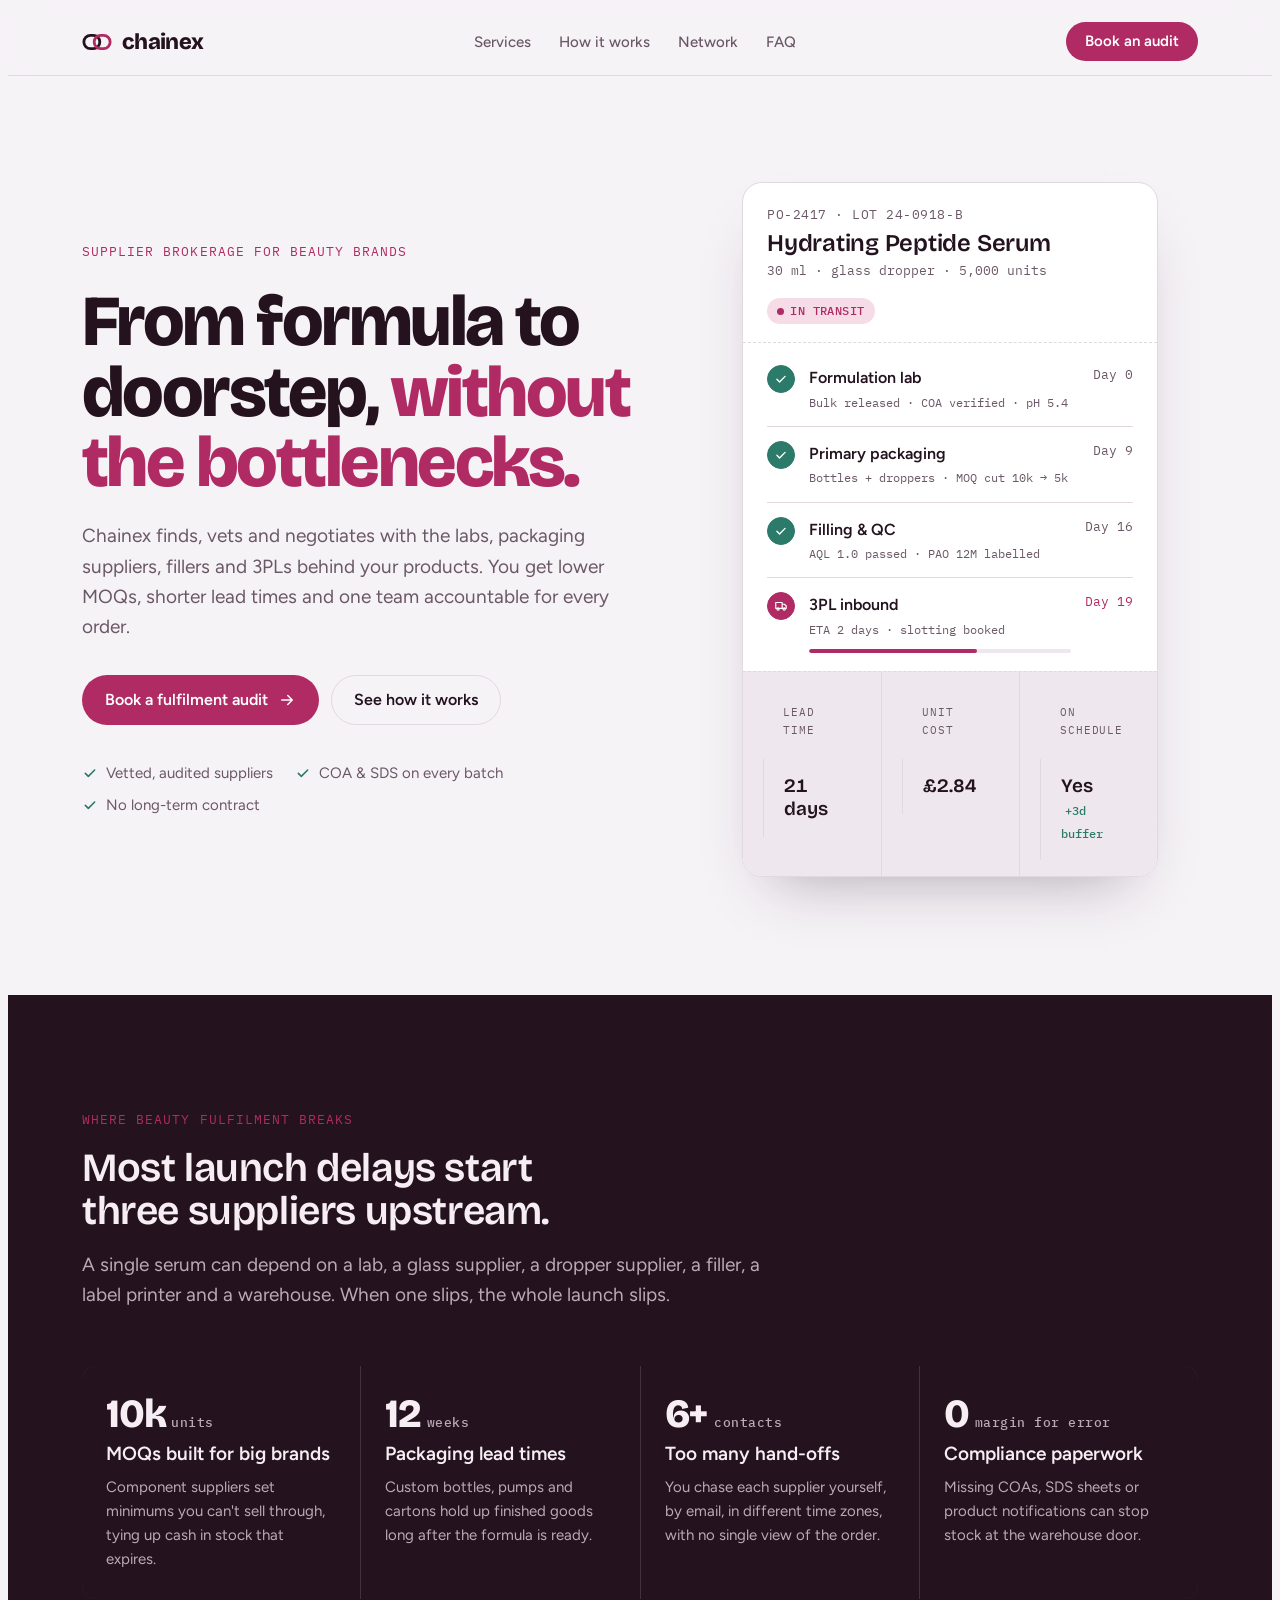
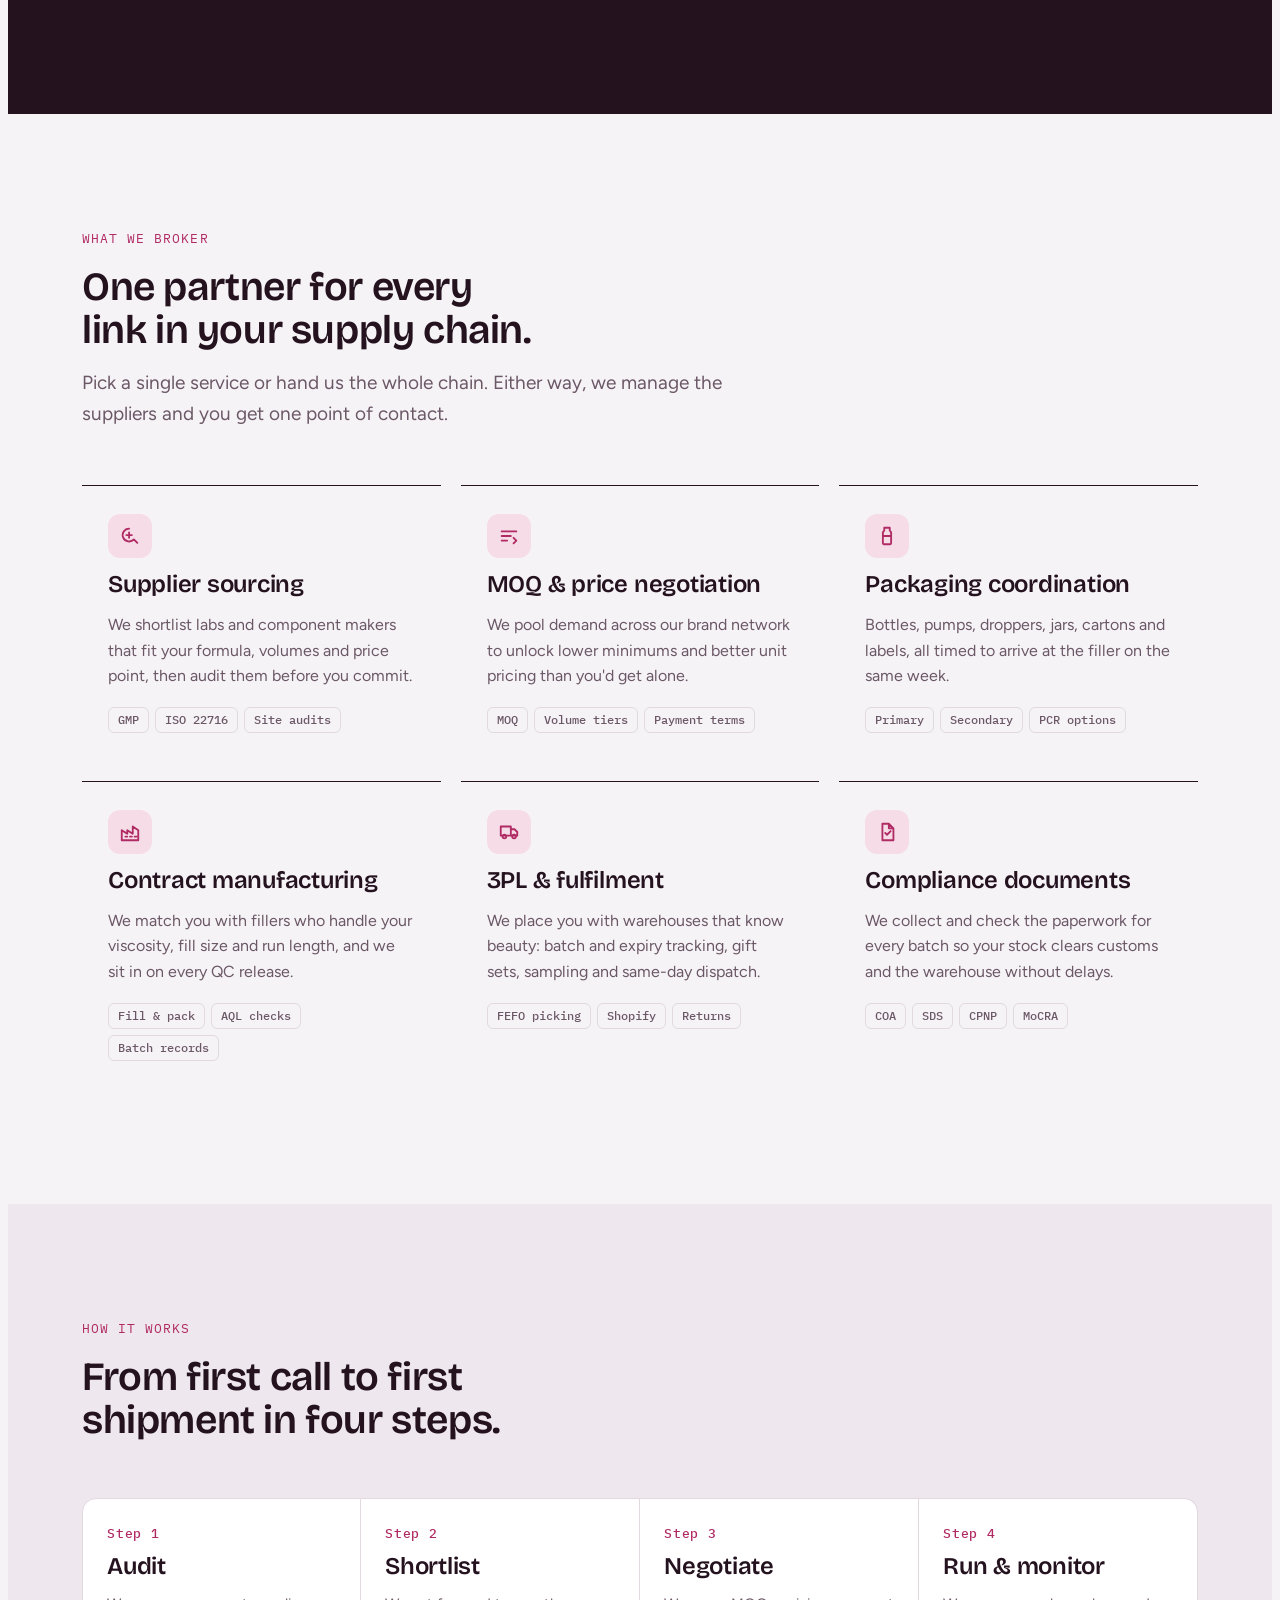
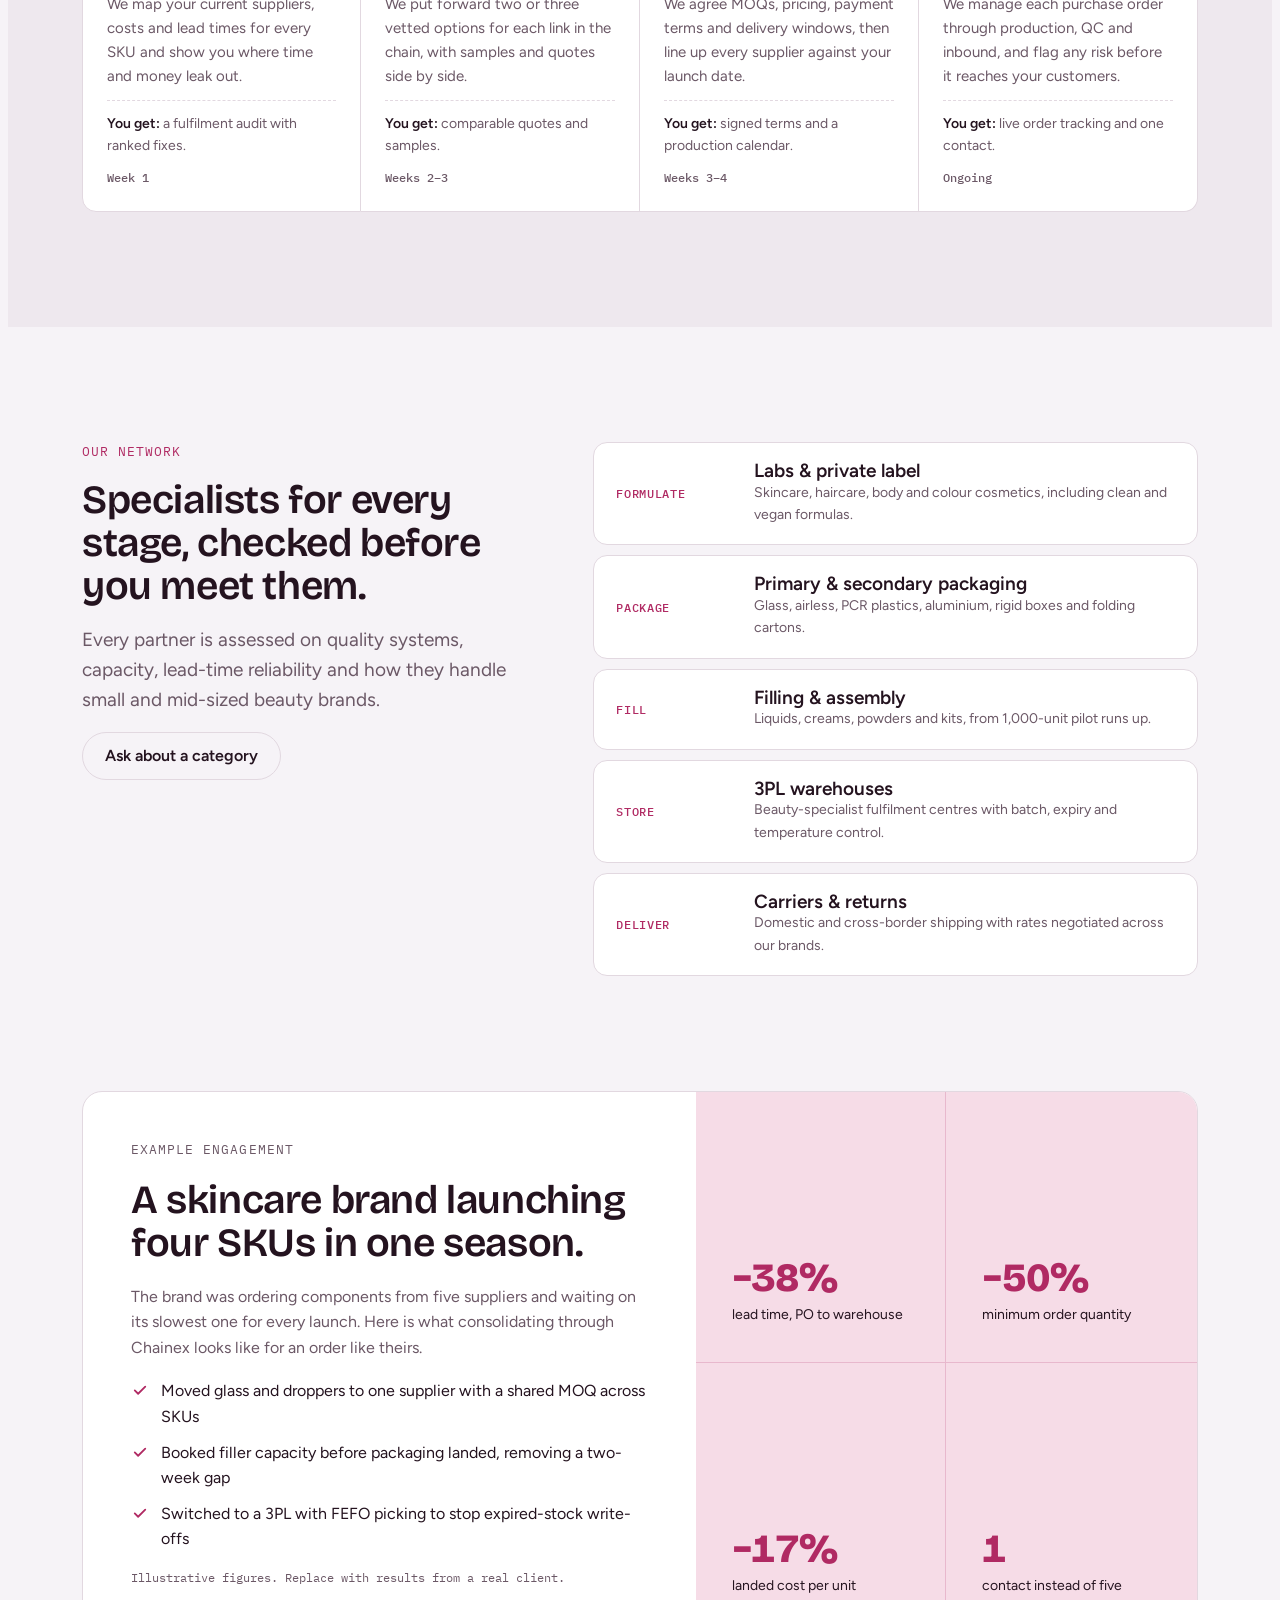
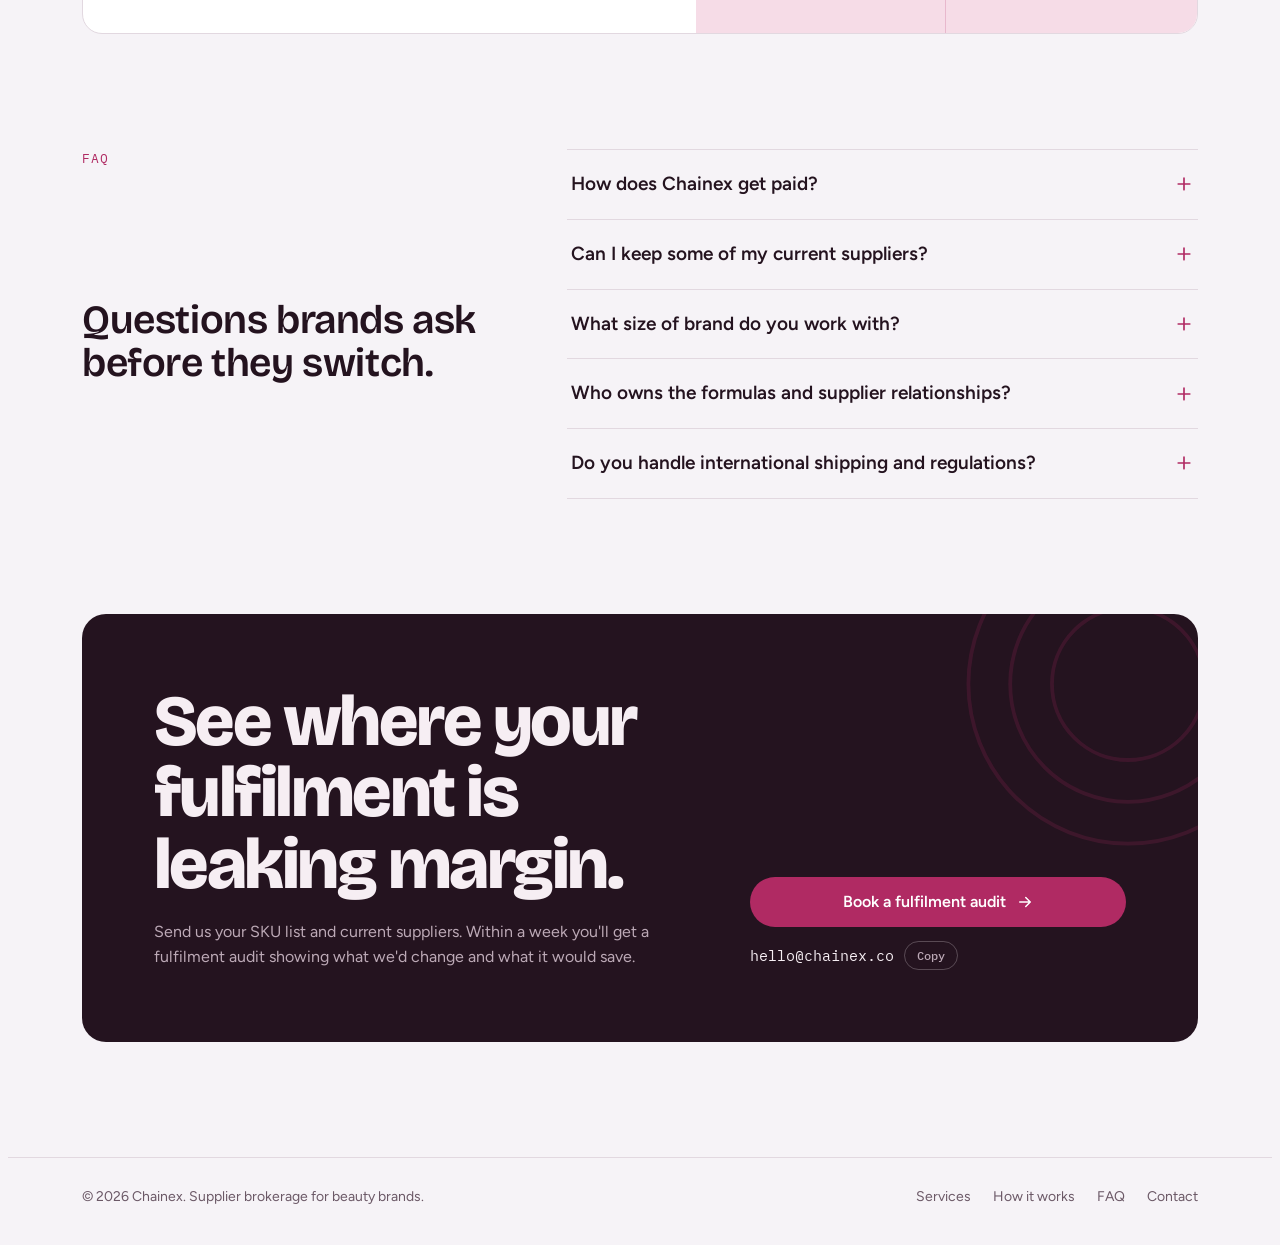
==== index.html @ 3ec285bc "Add Chainex landing page Single-file landing page for a supplier brokerage serving ecommerce beauty " ====
<!doctype html>
<html lang="en">
<head>
<meta charset="utf-8">
<meta name="viewport" content="width=device-width, initial-scale=1, viewport-fit=cover">
<title>Chainex</title>
<meta name="claude:viewport-fit-sides" content="cover">
<meta name="description" content="Chainex brokers suppliers, packaging, manufacturing and 3PL partners for ecommerce beauty brands, so launches ship on time and fulfilment costs less.">
<link rel="preconnect" href="https://fonts.googleapis.com">
<link rel="preconnect" href="https://fonts.gstatic.com" crossorigin>
<link rel="stylesheet" href="https://fonts.googleapis.com/css2?family=Bricolage+Grotesque:opsz,wght@12..96,400;12..96,600;12..96,800&family=Figtree:wght@400;500;600&family=IBM+Plex+Mono:wght@400;500&display=swap">
<style>
/* Layout: "the manifest" — the page reads like one order moving through the chain; asymmetric hero, ticket-style data, quiet bands between. */
:root {
  --bg: #F6F3F7;        /* porcelain, lilac bias */
  --surface: #FFFFFF;
  --sunk: #EEE8EE;
  --ink: #24131F;       /* aubergine */
  --muted: #6B5866;
  --line: #E2D8E0;
  --accent: #B02A63;    /* lacquer */
  --accent-soft: #F6DCE7;
  --on-accent: #FFFFFF;
  --ok: #2C7A69;
  --ok-soft: #DCEFEA;
  --band: #24131F;
  --on-band: #F6EEF3;
  --band-muted: #BCA9B6;

  --f-display: "Bricolage Grotesque", "Avenir Next", "Segoe UI", system-ui, sans-serif;
  --f-body: "Figtree", "Helvetica Neue", Arial, system-ui, sans-serif;
  --f-mono: "IBM Plex Mono", ui-monospace, "SF Mono", Menlo, Consolas, monospace;

  --step--1: 0.8125rem;
  --step-0: 1rem;
  --step-1: 1.1875rem;
  --step-2: 1.5rem;
  --step-3: clamp(1.75rem, 1.3rem + 1.6vw, 2.5rem);
  --step-4: clamp(2.5rem, 1.6rem + 3.6vw, 4.5rem);

  --radius: 14px;
  --wrap: 1180px;
}
@media (prefers-color-scheme: dark) {
  :root:not([data-theme="light"]) {
    --bg: #140B12; --surface: #1E131B; --sunk: #191017; --ink: #F4ECF1; --muted: #B4A1AE;
    --line: #382833; --accent: #F0699F; --accent-soft: #3D1A2B; --on-accent: #1A0A13;
    --ok: #6FCBB5; --ok-soft: #173029; --band: #2A1824; --on-band: #F6EEF3; --band-muted: #BCA9B6;
    color-scheme: dark;
  }
}
:root[data-theme="dark"] {
  --bg: #140B12; --surface: #1E131B; --sunk: #191017; --ink: #F4ECF1; --muted: #B4A1AE;
  --line: #382833; --accent: #F0699F; --accent-soft: #3D1A2B; --on-accent: #1A0A13;
  --ok: #6FCBB5; --ok-soft: #173029; --band: #2A1824; --on-band: #F6EEF3; --band-muted: #BCA9B6;
  color-scheme: dark;
}

*, *::before, *::after { box-sizing: border-box; }
html { scroll-behavior: smooth; }
body {
  background: var(--bg);
  color: var(--ink);
  font-family: var(--f-body);
  font-size: var(--step-0);
  line-height: 1.6;
  -webkit-font-smoothing: antialiased;
}
h1, h2, h3 { font-family: var(--f-display); line-height: 1.08; margin: 0; text-wrap: balance; font-weight: 600; letter-spacing: -0.01em; }
p { margin: 0; }
a { color: inherit; }
:focus-visible { outline: 2px solid var(--accent); outline-offset: 3px; border-radius: 6px; }

.wrap {
  max-width: var(--wrap);
  margin-inline: auto;
  padding-left: max(16px, env(safe-area-inset-left, 0px));
  padding-right: max(16px, env(safe-area-inset-right, 0px));
}
@media (min-width: 720px) {
  .wrap { padding-left: max(32px, env(safe-area-inset-left, 0px)); padding-right: max(32px, env(safe-area-inset-right, 0px)); }
}
section { padding-block: clamp(64px, 9vw, 120px); }
.eyebrow {
  font-family: var(--f-mono);
  font-size: var(--step--1);
  letter-spacing: 0.08em;
  text-transform: uppercase;
  color: var(--accent);
}
.lede { font-size: var(--step-1); color: var(--muted); max-width: 58ch; }
.section-head { display: grid; gap: 16px; max-width: 760px; margin-bottom: clamp(36px, 5vw, 56px); }
.section-head h2 { font-size: var(--step-3); }

/* Buttons */
.btn {
  display: inline-flex; align-items: center; gap: 10px;
  font: 600 var(--step-0)/1 var(--f-body);
  padding: 15px 22px; border-radius: 999px; border: 1px solid transparent;
  text-decoration: none; cursor: pointer;
  transition: background-color .2s ease, color .2s ease, border-color .2s ease, transform .2s ease;
}
.btn svg { width: 18px; height: 18px; transition: transform .2s ease; }
.btn-primary { background: var(--accent); color: var(--on-accent); }
.btn-primary:hover { transform: translateY(-1px); }
.btn-primary:hover svg { transform: translateX(3px); }
.btn-ghost { border-color: var(--line); color: var(--ink); background: transparent; }
.btn-ghost:hover { border-color: var(--ink); }

/* Nav */
.nav {
  position: sticky; top: env(safe-area-inset-top, 0px); z-index: 10;
  background: color-mix(in srgb, var(--bg) 86%, transparent);
  backdrop-filter: blur(12px); -webkit-backdrop-filter: blur(12px);
  border-bottom: 1px solid var(--line);
}
.nav .wrap { display: flex; align-items: center; justify-content: space-between; gap: 24px; padding-block: 14px; }
.brand { display: inline-flex; align-items: center; gap: 10px; text-decoration: none; font: 800 1.375rem/1 var(--f-display); letter-spacing: -0.03em; }
.brand-mark { width: 30px; height: 30px; }
.nav-links { display: none; gap: 28px; font-weight: 500; font-size: 0.9375rem; }
.nav-links a { text-decoration: none; color: var(--muted); transition: color .2s; }
.nav-links a:hover { color: var(--ink); }
.nav .btn { padding: 11px 18px; font-size: 0.9375rem; }
@media (min-width: 900px) { .nav-links { display: flex; } }

/* Hero */
.hero { padding-block: clamp(48px, 7vw, 96px) clamp(56px, 8vw, 104px); }
.hero .wrap { display: grid; gap: clamp(40px, 6vw, 72px); align-items: center; }
@media (min-width: 980px) { .hero .wrap { grid-template-columns: 1.05fr 0.95fr; } }
.hero-copy { display: grid; gap: 24px; min-width: 0; }
.hero h1 { font-size: var(--step-4); font-weight: 800; letter-spacing: -0.035em; line-height: 0.98; }
.hero h1 em { font-style: normal; color: var(--accent); }
.hero-ctas { display: flex; flex-wrap: wrap; gap: 12px; padding-top: 8px; }
.hero-proof { display: flex; flex-wrap: wrap; gap: 8px 22px; padding-top: 12px; color: var(--muted); font-size: 0.9375rem; }
.hero-proof span { display: inline-flex; align-items: center; gap: 8px; }
.hero-proof svg { width: 16px; height: 16px; color: var(--ok); flex: none; }

/* Manifest ticket */
.manifest {
  background: var(--surface); border: 1px solid var(--line); border-radius: 20px;
  box-shadow: 0 30px 60px -30px color-mix(in srgb, var(--ink) 35%, transparent);
  min-width: 0; position: relative; overflow: hidden;
}
.manifest-head {
  display: flex; justify-content: space-between; align-items: flex-start; gap: 16px; flex-wrap: wrap;
  padding: 22px 24px 18px; border-bottom: 1px dashed var(--line);
}
.manifest-head .po { font-family: var(--f-mono); font-size: var(--step--1); color: var(--muted); letter-spacing: 0.04em; }
.manifest-head h3 { font-size: var(--step-2); margin-top: 6px; }
.manifest-head .sku { font-family: var(--f-mono); font-size: var(--step--1); color: var(--muted); margin-top: 4px; }
.pill {
  display: inline-flex; align-items: center; gap: 6px; white-space: nowrap;
  font: 500 0.75rem/1 var(--f-mono); letter-spacing: 0.04em; text-transform: uppercase;
  padding: 7px 10px; border-radius: 999px;
}
.pill-ok { background: var(--ok-soft); color: var(--ok); }
.pill-live { background: var(--accent-soft); color: var(--accent); }
.pill-live::before { content: ""; width: 7px; height: 7px; border-radius: 50%; background: currentColor; animation: pulse 1.8s ease-in-out infinite; }
.steps { list-style: none; margin: 0; padding: 8px 24px 4px; position: relative; }
.step { display: grid; grid-template-columns: 28px 1fr auto; gap: 14px; align-items: start; padding-block: 14px; position: relative; }
.step + .step { border-top: 1px solid var(--line); }
.dot {
  width: 28px; height: 28px; border-radius: 50%; display: grid; place-items: center;
  background: var(--sunk); color: var(--muted); border: 1px solid var(--line);
}
.dot svg { width: 14px; height: 14px; }
.step.done .dot { background: var(--ok); color: var(--surface); border-color: var(--ok); }
.step.now .dot { background: var(--accent); color: var(--on-accent); border-color: var(--accent); }
.step-body { min-width: 0; }
.step-title { font-weight: 600; }
.step-meta { font-family: var(--f-mono); font-size: 0.75rem; color: var(--muted); margin-top: 2px; overflow-wrap: anywhere; }
.step-time { font-family: var(--f-mono); font-size: 0.8125rem; color: var(--muted); font-variant-numeric: tabular-nums; text-align: right; white-space: nowrap; }
.step.now .step-time { color: var(--accent); }
.bar { height: 4px; background: var(--sunk); border-radius: 4px; margin-top: 10px; overflow: hidden; }
.bar i { display: block; height: 100%; width: 64%; background: var(--accent); border-radius: inherit; transform-origin: left; animation: fill 1.6s cubic-bezier(.2,.7,.2,1) both .3s; }
.manifest-foot {
  display: grid; grid-template-columns: repeat(3, minmax(0, 1fr)); border-top: 1px dashed var(--line); background: var(--sunk);
}
.manifest-foot div { padding: 16px 20px; }
.manifest-foot div + div { border-left: 1px solid var(--line); }
.mf-label { font-family: var(--f-mono); font-size: 0.6875rem; letter-spacing: 0.08em; text-transform: uppercase; color: var(--muted); }
.mf-value { font: 600 var(--step-1)/1.2 var(--f-display); margin-top: 4px; font-variant-numeric: tabular-nums; }
.mf-value small { font: 500 0.75rem var(--f-mono); color: var(--ok); margin-left: 4px; }
.example-tag { position: absolute; top: 12px; right: -34px; transform: rotate(35deg); background: var(--ink); color: var(--bg); font: 500 0.625rem/1 var(--f-mono); letter-spacing: 0.1em; text-transform: uppercase; padding: 5px 40px; display: none; }

/* Problem band */
.band { background: var(--band); color: var(--on-band); }
.band .eyebrow { color: var(--accent); }
.band .lede { color: var(--band-muted); }
.pain-grid { display: grid; gap: 1px; background: color-mix(in srgb, var(--on-band) 14%, transparent); border-radius: var(--radius); overflow: hidden; }
@media (min-width: 720px) { .pain-grid { grid-template-columns: repeat(2, minmax(0, 1fr)); } }
@media (min-width: 1040px) { .pain-grid { grid-template-columns: repeat(4, minmax(0, 1fr)); } }
.pain { background: var(--band); padding: 28px 24px; display: grid; gap: 10px; align-content: start; }
.pain .figure { font: 800 var(--step-3)/1 var(--f-display); letter-spacing: -0.03em; color: var(--on-band); }
.pain .figure span { font: 500 0.8125rem var(--f-mono); color: var(--band-muted); letter-spacing: 0.04em; margin-left: 6px; }
.pain h3 { font-size: var(--step-1); font-family: var(--f-body); font-weight: 600; letter-spacing: 0; }
.pain p { color: var(--band-muted); font-size: 0.9375rem; }

/* Services */
.services { display: grid; gap: 20px; }
@media (min-width: 720px) { .services { grid-template-columns: repeat(2, minmax(0, 1fr)); } }
@media (min-width: 1040px) { .services { grid-template-columns: repeat(3, minmax(0, 1fr)); } }
.service {
  display: grid; gap: 14px; align-content: start; padding: 28px 26px;
  border-top: 1px solid var(--ink); transition: background-color .25s ease;
}
.service:hover { background: var(--surface); }
.service-icon { width: 44px; height: 44px; border-radius: 12px; background: var(--accent-soft); color: var(--accent); display: grid; place-items: center; }
.service-icon svg { width: 22px; height: 22px; }
.service h3 { font-size: var(--step-2); }
.service p { color: var(--muted); }
.service .terms { display: flex; flex-wrap: wrap; gap: 6px; padding-top: 4px; }
.service .terms span { font: 500 0.75rem/1 var(--f-mono); padding: 6px 9px; border: 1px solid var(--line); border-radius: 6px; color: var(--muted); }

/* Process */
.process { background: var(--sunk); }
.timeline { list-style: none; margin: 0; padding: 0; display: grid; gap: 16px; counter-reset: step; }
@media (min-width: 900px) { .timeline { grid-template-columns: repeat(4, minmax(0, 1fr)); gap: 0; } }
.timeline li { position: relative; display: grid; gap: 12px; align-content: start; padding: 26px 24px; background: var(--surface); border: 1px solid var(--line); border-radius: var(--radius); }
@media (min-width: 900px) {
  .timeline li { border-radius: 0; border-left-width: 0; }
  .timeline li:first-child { border-left-width: 1px; border-radius: var(--radius) 0 0 var(--radius); }
  .timeline li:last-child { border-radius: 0 var(--radius) var(--radius) 0; }
}
.timeline .num { font: 500 var(--step--1) var(--f-mono); color: var(--accent); letter-spacing: 0.06em; }
.timeline .wk { font: 500 0.75rem var(--f-mono); color: var(--muted); }
.timeline h3 { font-size: var(--step-2); }
.timeline p { color: var(--muted); font-size: 0.9375rem; }
.timeline .out { font-size: 0.875rem; padding-top: 12px; border-top: 1px dashed var(--line); }
.timeline .out b { font-weight: 600; color: var(--ink); }

/* Network */
.network { display: grid; gap: clamp(32px, 5vw, 64px); align-items: start; }
@media (min-width: 980px) { .network { grid-template-columns: 0.85fr 1.15fr; } }
.network .section-head { margin-bottom: 0; }
.chain { display: grid; gap: 10px; min-width: 0; }
.link {
  display: grid; grid-template-columns: 120px 1fr; gap: 18px; align-items: center;
  padding: 18px 22px; background: var(--surface); border: 1px solid var(--line); border-radius: var(--radius);
}
.link .tier { font: 500 0.75rem var(--f-mono); color: var(--accent); letter-spacing: 0.06em; text-transform: uppercase; }
.link h3 { font-size: var(--step-1); font-family: var(--f-body); font-weight: 600; letter-spacing: 0; }
.link p { color: var(--muted); font-size: 0.875rem; }
.link > div { min-width: 0; }
@media (max-width: 520px) { .link { grid-template-columns: 1fr; gap: 6px; } }

/* Case */
.case { display: grid; gap: 0; border: 1px solid var(--line); border-radius: 20px; overflow: hidden; background: var(--surface); }
@media (min-width: 900px) { .case { grid-template-columns: 1.1fr 0.9fr; } }
.case-copy { padding: clamp(28px, 4vw, 48px); display: grid; gap: 18px; align-content: start; min-width: 0; }
.case-copy h2 { font-size: var(--step-3); }
.case-copy p { color: var(--muted); }
.case-copy ul { margin: 0; padding: 0; list-style: none; display: grid; gap: 10px; }
.case-copy li { display: grid; grid-template-columns: 20px 1fr; gap: 10px; }
.case-copy li svg { width: 18px; height: 18px; color: var(--accent); margin-top: 3px; }
.case-stats { background: var(--accent-soft); display: grid; grid-template-columns: repeat(2, minmax(0, 1fr)); }
.case-stat { padding: clamp(22px, 3vw, 36px); display: grid; gap: 6px; align-content: end; border-top: 1px solid color-mix(in srgb, var(--accent) 20%, transparent); }
.case-stat:nth-child(odd) { border-right: 1px solid color-mix(in srgb, var(--accent) 20%, transparent); }
.case-stat:nth-child(-n+2) { border-top: 0; }
.case-stat .v { font: 800 var(--step-3)/1 var(--f-display); letter-spacing: -0.03em; color: var(--accent); font-variant-numeric: tabular-nums; }
.case-stat .k { font-size: 0.875rem; color: var(--ink); }
.disclaimer { font: 400 0.75rem var(--f-mono); color: var(--muted); }

/* FAQ */
.faq { display: grid; gap: clamp(32px, 5vw, 64px); }
@media (min-width: 980px) { .faq { grid-template-columns: 0.8fr 1.2fr; } }
.faq .section-head { margin-bottom: 0; }
.qa { border-top: 1px solid var(--line); }
.qa:last-child { border-bottom: 1px solid var(--line); }
.qa summary {
  list-style: none; cursor: pointer; display: flex; justify-content: space-between; gap: 20px; align-items: center;
  padding: 22px 4px; font: 600 var(--step-1)/1.3 var(--f-body);
}
.qa summary::-webkit-details-marker { display: none; }
.qa summary svg { width: 20px; height: 20px; flex: none; color: var(--accent); transition: transform .25s ease; }
.qa[open] summary svg { transform: rotate(45deg); }
.qa p { padding: 0 4px 24px; color: var(--muted); max-width: 64ch; }

/* CTA */
.cta { padding-block: 0 clamp(64px, 9vw, 120px); }
.cta-card {
  background: var(--band); color: var(--on-band); border-radius: 24px;
  padding: clamp(32px, 6vw, 72px); display: grid; gap: 32px; position: relative; overflow: hidden;
}
@media (min-width: 900px) { .cta-card { grid-template-columns: 1.2fr 0.8fr; align-items: end; } }
.cta-card h2 { font-size: var(--step-4); font-weight: 800; letter-spacing: -0.035em; line-height: 1; }
.cta-card p { color: var(--band-muted); max-width: 50ch; margin-top: 18px; }
.cta-side { display: grid; gap: 14px; min-width: 0; }
.cta-side .btn-primary { justify-content: center; }
.email-row { display: flex; align-items: center; gap: 10px; flex-wrap: wrap; font-family: var(--f-mono); font-size: 0.9375rem; color: var(--on-band); }
.email-row code { user-select: all; font-family: inherit; }
.copy { font: 500 0.75rem var(--f-mono); color: var(--band-muted); background: transparent; border: 1px solid color-mix(in srgb, var(--on-band) 25%, transparent); border-radius: 999px; padding: 6px 12px; cursor: pointer; transition: color .2s, border-color .2s; }
.copy:hover { color: var(--on-band); border-color: var(--on-band); }
.cta-rings { position: absolute; right: -120px; top: -120px; width: 380px; height: 380px; pointer-events: none; opacity: .18; color: var(--accent); }

footer { border-top: 1px solid var(--line); }
footer .wrap { display: flex; flex-wrap: wrap; justify-content: space-between; gap: 16px; padding-block: 28px; color: var(--muted); font-size: 0.875rem; }
footer nav { display: flex; gap: 22px; flex-wrap: wrap; }
footer a { text-decoration: none; }
footer a:hover { color: var(--ink); }

@keyframes fill { from { transform: scaleX(0); } to { transform: scaleX(1); } }
@keyframes pulse { 0%, 100% { opacity: 1; } 50% { opacity: .35; } }
@keyframes rise { from { transform: translateY(14px); } to { transform: none; } }
.manifest .step { animation: rise .6s cubic-bezier(.2,.7,.2,1) both; }
.manifest .step:nth-child(2) { animation-delay: .08s; }
.manifest .step:nth-child(3) { animation-delay: .16s; }
.manifest .step:nth-child(4) { animation-delay: .24s; }
@media (prefers-reduced-motion: reduce) {
  *, *::before, *::after { animation: none !important; transition: none !important; }
  html { scroll-behavior: auto; }
}
</style>
</head>
<body>

<svg width="0" height="0" style="position:absolute" aria-hidden="true">
  <symbol id="i-check" viewBox="0 0 24 24"><path fill="none" stroke="currentColor" stroke-width="2.4" stroke-linecap="round" stroke-linejoin="round" d="M5 12.5l4.5 4.5L19 7.5"/></symbol>
  <symbol id="i-arrow" viewBox="0 0 24 24"><path fill="none" stroke="currentColor" stroke-width="2" stroke-linecap="round" stroke-linejoin="round" d="M5 12h14M13 6l6 6-6 6"/></symbol>
  <symbol id="i-plus" viewBox="0 0 24 24"><path fill="none" stroke="currentColor" stroke-width="2" stroke-linecap="round" d="M12 5v14M5 12h14"/></symbol>
  <symbol id="i-truck" viewBox="0 0 24 24"><path fill="none" stroke="currentColor" stroke-width="2" stroke-linecap="round" stroke-linejoin="round" d="M3 6h11v10H3zM14 9h4l3 3v4h-7M7 19a2 2 0 100-4 2 2 0 000 4zM17.5 19a2 2 0 100-4 2 2 0 000 4z"/></symbol>
</svg>

<header class="nav">
  <div class="wrap">
    <a class="brand" href="#top" aria-label="Chainex home">
      <svg class="brand-mark" viewBox="0 0 32 32" aria-hidden="true">
        <rect x="2" y="9" width="17" height="14" rx="7" fill="none" stroke="var(--ink)" stroke-width="3"/>
        <rect x="13" y="9" width="17" height="14" rx="7" fill="none" stroke="var(--accent)" stroke-width="3"/>
      </svg>
      chainex
    </a>
    <nav class="nav-links" aria-label="Main">
      <a href="#services">Services</a>
      <a href="#process">How it works</a>
      <a href="#network">Network</a>
      <a href="#faq">FAQ</a>
    </nav>
    <a class="btn btn-primary" href="#contact">Book an audit</a>
  </div>
</header>

<main id="top">
  <section class="hero">
    <div class="wrap">
      <div class="hero-copy">
        <p class="eyebrow">Supplier brokerage for beauty brands</p>
        <h1>From formula to doorstep, <em>without the bottlenecks.</em></h1>
        <p class="lede">Chainex finds, vets and negotiates with the labs, packaging suppliers, fillers and 3PLs behind your products. You get lower MOQs, shorter lead times and one team accountable for every order.</p>
        <div class="hero-ctas">
          <a class="btn btn-primary" href="#contact">Book a fulfilment audit <svg aria-hidden="true"><use href="#i-arrow"/></svg></a>
          <a class="btn btn-ghost" href="#process">See how it works</a>
        </div>
        <div class="hero-proof">
          <span><svg aria-hidden="true"><use href="#i-check"/></svg>Vetted, audited suppliers</span>
          <span><svg aria-hidden="true"><use href="#i-check"/></svg>COA &amp; SDS on every batch</span>
          <span><svg aria-hidden="true"><use href="#i-check"/></svg>No long-term contract</span>
        </div>
      </div>

      <figure class="manifest" aria-label="Example order tracked by Chainex">
        <div class="manifest-head">
          <div>
            <div class="po">PO-2417 · LOT 24-0918-B</div>
            <h3>Hydrating Peptide Serum</h3>
            <div class="sku">30 ml · glass dropper · 5,000 units</div>
          </div>
          <span class="pill pill-live">In transit</span>
        </div>
        <ol class="steps">
          <li class="step done">
            <span class="dot"><svg aria-hidden="true"><use href="#i-check"/></svg></span>
            <div class="step-body">
              <div class="step-title">Formulation lab</div>
              <div class="step-meta">Bulk released · COA verified · pH 5.4</div>
            </div>
            <span class="step-time">Day 0</span>
          </li>
          <li class="step done">
            <span class="dot"><svg aria-hidden="true"><use href="#i-check"/></svg></span>
            <div class="step-body">
              <div class="step-title">Primary packaging</div>
              <div class="step-meta">Bottles + droppers · MOQ cut 10k → 5k</div>
            </div>
            <span class="step-time">Day 9</span>
          </li>
          <li class="step done">
            <span class="dot"><svg aria-hidden="true"><use href="#i-check"/></svg></span>
            <div class="step-body">
              <div class="step-title">Filling &amp; QC</div>
              <div class="step-meta">AQL 1.0 passed · PAO 12M labelled</div>
            </div>
            <span class="step-time">Day 16</span>
          </li>
          <li class="step now">
            <span class="dot"><svg aria-hidden="true"><use href="#i-truck"/></svg></span>
            <div class="step-body">
              <div class="step-title">3PL inbound</div>
              <div class="step-meta">ETA 2 days · slotting booked</div>
              <div class="bar" aria-hidden="true"><i></i></div>
            </div>
            <span class="step-time">Day 19</span>
          </li>
        </ol>
        <div class="manifest-foot">
          <div><div class="mf-label">Lead time</div><div class="mf-value">21 days</div></div>
          <div><div class="mf-label">Unit cost</div><div class="mf-value">£2.84</div></div>
          <div><div class="mf-label">On schedule</div><div class="mf-value">Yes <small>+3d buffer</small></div></div>
        </div>
      </figure>
    </div>
  </section>

  <section class="band" aria-labelledby="pain-title">
    <div class="wrap">
      <div class="section-head">
        <p class="eyebrow">Where beauty fulfilment breaks</p>
        <h2 id="pain-title">Most launch delays start three suppliers upstream.</h2>
        <p class="lede">A single serum can depend on a lab, a glass supplier, a dropper supplier, a filler, a label printer and a warehouse. When one slips, the whole launch slips.</p>
      </div>
      <div class="pain-grid">
        <div class="pain">
          <div class="figure">10k<span>units</span></div>
          <h3>MOQs built for big brands</h3>
          <p>Component suppliers set minimums you can't sell through, tying up cash in stock that expires.</p>
        </div>
        <div class="pain">
          <div class="figure">12<span>weeks</span></div>
          <h3>Packaging lead times</h3>
          <p>Custom bottles, pumps and cartons hold up finished goods long after the formula is ready.</p>
        </div>
        <div class="pain">
          <div class="figure">6+<span>contacts</span></div>
          <h3>Too many hand-offs</h3>
          <p>You chase each supplier yourself, by email, in different time zones, with no single view of the order.</p>
        </div>
        <div class="pain">
          <div class="figure">0<span>margin for error</span></div>
          <h3>Compliance paperwork</h3>
          <p>Missing COAs, SDS sheets or product notifications can stop stock at the warehouse door.</p>
        </div>
      </div>
    </div>
  </section>

  <section id="services" aria-labelledby="services-title">
    <div class="wrap">
      <div class="section-head">
        <p class="eyebrow">What we broker</p>
        <h2 id="services-title">One partner for every link in your supply chain.</h2>
        <p class="lede">Pick a single service or hand us the whole chain. Either way, we manage the suppliers and you get one point of contact.</p>
      </div>
      <div class="services">
        <article class="service">
          <div class="service-icon"><svg viewBox="0 0 24 24" aria-hidden="true"><path fill="none" stroke="currentColor" stroke-width="2" stroke-linecap="round" stroke-linejoin="round" d="M11 4a7 7 0 105.2 11.7L20 19.5M11 8v6M8 11h6"/></svg></div>
          <h3>Supplier sourcing</h3>
          <p>We shortlist labs and component makers that fit your formula, volumes and price point, then audit them before you commit.</p>
          <div class="terms"><span>GMP</span><span>ISO 22716</span><span>Site audits</span></div>
        </article>
        <article class="service">
          <div class="service-icon"><svg viewBox="0 0 24 24" aria-hidden="true"><path fill="none" stroke="currentColor" stroke-width="2" stroke-linecap="round" stroke-linejoin="round" d="M4 7h16M4 12h10M4 17h6M17 14l3 3-3 3"/></svg></div>
          <h3>MOQ &amp; price negotiation</h3>
          <p>We pool demand across our brand network to unlock lower minimums and better unit pricing than you'd get alone.</p>
          <div class="terms"><span>MOQ</span><span>Volume tiers</span><span>Payment terms</span></div>
        </article>
        <article class="service">
          <div class="service-icon"><svg viewBox="0 0 24 24" aria-hidden="true"><path fill="none" stroke="currentColor" stroke-width="2" stroke-linecap="round" stroke-linejoin="round" d="M9 3h6v3l1.5 2v12a1 1 0 01-1 1h-7a1 1 0 01-1-1V8L9 6zM7.5 12h9"/></svg></div>
          <h3>Packaging coordination</h3>
          <p>Bottles, pumps, droppers, jars, cartons and labels, all timed to arrive at the filler on the same week.</p>
          <div class="terms"><span>Primary</span><span>Secondary</span><span>PCR options</span></div>
        </article>
        <article class="service">
          <div class="service-icon"><svg viewBox="0 0 24 24" aria-hidden="true"><path fill="none" stroke="currentColor" stroke-width="2" stroke-linecap="round" stroke-linejoin="round" d="M3 21V10l6 4V10l6 4V6l6 4v11zM7 17h2M12 17h2M17 17h2"/></svg></div>
          <h3>Contract manufacturing</h3>
          <p>We match you with fillers who handle your viscosity, fill size and run length, and we sit in on every QC release.</p>
          <div class="terms"><span>Fill &amp; pack</span><span>AQL checks</span><span>Batch records</span></div>
        </article>
        <article class="service">
          <div class="service-icon"><svg viewBox="0 0 24 24" aria-hidden="true"><use href="#i-truck"/></svg></div>
          <h3>3PL &amp; fulfilment</h3>
          <p>We place you with warehouses that know beauty: batch and expiry tracking, gift sets, sampling and same-day dispatch.</p>
          <div class="terms"><span>FEFO picking</span><span>Shopify</span><span>Returns</span></div>
        </article>
        <article class="service">
          <div class="service-icon"><svg viewBox="0 0 24 24" aria-hidden="true"><path fill="none" stroke="currentColor" stroke-width="2" stroke-linecap="round" stroke-linejoin="round" d="M7 3h7l5 5v13H7zM14 3v5h5M10 13l2 2 4-4"/></svg></div>
          <h3>Compliance documents</h3>
          <p>We collect and check the paperwork for every batch so your stock clears customs and the warehouse without delays.</p>
          <div class="terms"><span>COA</span><span>SDS</span><span>CPNP</span><span>MoCRA</span></div>
        </article>
      </div>
    </div>
  </section>

  <section id="process" class="process" aria-labelledby="process-title">
    <div class="wrap">
      <div class="section-head">
        <p class="eyebrow">How it works</p>
        <h2 id="process-title">From first call to first shipment in four steps.</h2>
      </div>
      <ol class="timeline">
        <li>
          <span class="num">Step 1</span>
          <h3>Audit</h3>
          <p>We map your current suppliers, costs and lead times for every SKU and show you where time and money leak out.</p>
          <p class="out"><b>You get:</b> a fulfilment audit with ranked fixes.</p>
          <span class="wk">Week 1</span>
        </li>
        <li>
          <span class="num">Step 2</span>
          <h3>Shortlist</h3>
          <p>We put forward two or three vetted options for each link in the chain, with samples and quotes side by side.</p>
          <p class="out"><b>You get:</b> comparable quotes and samples.</p>
          <span class="wk">Weeks 2–3</span>
        </li>
        <li>
          <span class="num">Step 3</span>
          <h3>Negotiate</h3>
          <p>We agree MOQs, pricing, payment terms and delivery windows, then line up every supplier against your launch date.</p>
          <p class="out"><b>You get:</b> signed terms and a production calendar.</p>
          <span class="wk">Weeks 3–4</span>
        </li>
        <li>
          <span class="num">Step 4</span>
          <h3>Run &amp; monitor</h3>
          <p>We manage each purchase order through production, QC and inbound, and flag any risk before it reaches your customers.</p>
          <p class="out"><b>You get:</b> live order tracking and one contact.</p>
          <span class="wk">Ongoing</span>
        </li>
      </ol>
    </div>
  </section>

  <section id="network" aria-labelledby="network-title">
    <div class="wrap network">
      <div class="section-head">
        <p class="eyebrow">Our network</p>
        <h2 id="network-title">Specialists for every stage, checked before you meet them.</h2>
        <p class="lede">Every partner is assessed on quality systems, capacity, lead-time reliability and how they handle small and mid-sized beauty brands.</p>
        <div><a class="btn btn-ghost" href="#contact">Ask about a category</a></div>
      </div>
      <div class="chain">
        <div class="link"><span class="tier">Formulate</span><div><h3>Labs &amp; private label</h3><p>Skincare, haircare, body and colour cosmetics, including clean and vegan formulas.</p></div></div>
        <div class="link"><span class="tier">Package</span><div><h3>Primary &amp; secondary packaging</h3><p>Glass, airless, PCR plastics, aluminium, rigid boxes and folding cartons.</p></div></div>
        <div class="link"><span class="tier">Fill</span><div><h3>Filling &amp; assembly</h3><p>Liquids, creams, powders and kits, from 1,000-unit pilot runs up.</p></div></div>
        <div class="link"><span class="tier">Store</span><div><h3>3PL warehouses</h3><p>Beauty-specialist fulfilment centres with batch, expiry and temperature control.</p></div></div>
        <div class="link"><span class="tier">Deliver</span><div><h3>Carriers &amp; returns</h3><p>Domestic and cross-border shipping with rates negotiated across our brands.</p></div></div>
      </div>
    </div>
  </section>

  <section aria-labelledby="case-title" style="padding-top:0">
    <div class="wrap">
      <div class="case">
        <div class="case-copy">
          <p class="eyebrow">Example engagement</p>
          <h2 id="case-title">A skincare brand launching four SKUs in one season.</h2>
          <p>The brand was ordering components from five suppliers and waiting on its slowest one for every launch. Here is what consolidating through Chainex looks like for an order like theirs.</p>
          <ul>
            <li><svg aria-hidden="true"><use href="#i-check"/></svg><span>Moved glass and droppers to one supplier with a shared MOQ across SKUs</span></li>
            <li><svg aria-hidden="true"><use href="#i-check"/></svg><span>Booked filler capacity before packaging landed, removing a two-week gap</span></li>
            <li><svg aria-hidden="true"><use href="#i-check"/></svg><span>Switched to a 3PL with FEFO picking to stop expired-stock write-offs</span></li>
          </ul>
          <p class="disclaimer">Illustrative figures. Replace with results from a real client.</p>
        </div>
        <div class="case-stats">
          <div class="case-stat"><span class="v">−38%</span><span class="k">lead time, PO to warehouse</span></div>
          <div class="case-stat"><span class="v">−50%</span><span class="k">minimum order quantity</span></div>
          <div class="case-stat"><span class="v">−17%</span><span class="k">landed cost per unit</span></div>
          <div class="case-stat"><span class="v">1</span><span class="k">contact instead of five</span></div>
        </div>
      </div>
    </div>
  </section>

  <section id="faq" aria-labelledby="faq-title" style="padding-top:0">
    <div class="wrap faq">
      <div class="section-head">
        <p class="eyebrow">FAQ</p>
        <h2 id="faq-title">Questions brands ask before they switch.</h2>
      </div>
      <div>
        <details class="qa">
          <summary>How does Chainex get paid?<svg aria-hidden="true"><use href="#i-plus"/></svg></summary>
          <p>We charge a fixed fee for the audit, then a brokerage fee based on the orders we manage. You see every supplier quote, so you always know what you're paying for.</p>
        </details>
        <details class="qa">
          <summary>Can I keep some of my current suppliers?<svg aria-hidden="true"><use href="#i-plus"/></svg></summary>
          <p>Yes. If a supplier is working well, we keep them and coordinate them alongside the rest of the chain. We only replace links that cost you time or margin.</p>
        </details>
        <details class="qa">
          <summary>What size of brand do you work with?<svg aria-hidden="true"><use href="#i-plus"/></svg></summary>
          <p>Most of our brands sell between 2,000 and 100,000 units a month online. Pooled ordering is what lets smaller brands reach the minimums usually reserved for larger ones.</p>
        </details>
        <details class="qa">
          <summary>Who owns the formulas and supplier relationships?<svg aria-hidden="true"><use href="#i-plus"/></svg></summary>
          <p>You do. Formulas, artwork and tooling stay yours, and you can contract with any supplier directly if you ever leave.</p>
        </details>
        <details class="qa">
          <summary>Do you handle international shipping and regulations?<svg aria-hidden="true"><use href="#i-plus"/></svg></summary>
          <p>Yes. We collect the documents each market needs, including COAs, SDS sheets and product notifications, and work with carriers that ship cosmetics cross-border.</p>
        </details>
      </div>
    </div>
  </section>

  <section id="contact" class="cta" aria-labelledby="cta-title">
    <div class="wrap">
      <div class="cta-card">
        <svg class="cta-rings" viewBox="0 0 200 200" aria-hidden="true"><g fill="none" stroke="currentColor" stroke-width="2"><circle cx="100" cy="100" r="40"/><circle cx="100" cy="100" r="62"/><circle cx="100" cy="100" r="84"/></g></svg>
        <div>
          <h2 id="cta-title">See where your fulfilment is leaking margin.</h2>
          <p>Send us your SKU list and current suppliers. Within a week you'll get a fulfilment audit showing what we'd change and what it would save.</p>
        </div>
        <div class="cta-side">
          <a class="btn btn-primary" href="mailto:hello@chainex.co?subject=Fulfilment%20audit">Book a fulfilment audit <svg aria-hidden="true"><use href="#i-arrow"/></svg></a>
          <div class="email-row">
            <code id="email">hello@chainex.co</code>
            <button class="copy" type="button" id="copy-email">Copy</button>
          </div>
        </div>
      </div>
    </div>
  </section>
</main>

<footer>
  <div class="wrap">
    <span>© 2026 Chainex. Supplier brokerage for beauty brands.</span>
    <nav aria-label="Footer">
      <a href="#services">Services</a>
      <a href="#process">How it works</a>
      <a href="#faq">FAQ</a>
      <a href="#contact">Contact</a>
    </nav>
  </div>
</footer>

<script>
  (function () {
    var btn = document.getElementById('copy-email');
    var email = document.getElementById('email');
    btn.addEventListener('click', function () {
      var done = function () { btn.textContent = 'Copied'; setTimeout(function () { btn.textContent = 'Copy'; }, 1600); };
      var fallback = function () {
        var r = document.createRange(); r.selectNodeContents(email);
        var s = window.getSelection(); s.removeAllRanges(); s.addRange(r);
        btn.textContent = 'Selected';
      };
      try {
        navigator.clipboard.writeText(email.textContent).then(done, fallback);
      } catch (e) { fallback(); }
    });
  })();
</script>
</body>
</html>
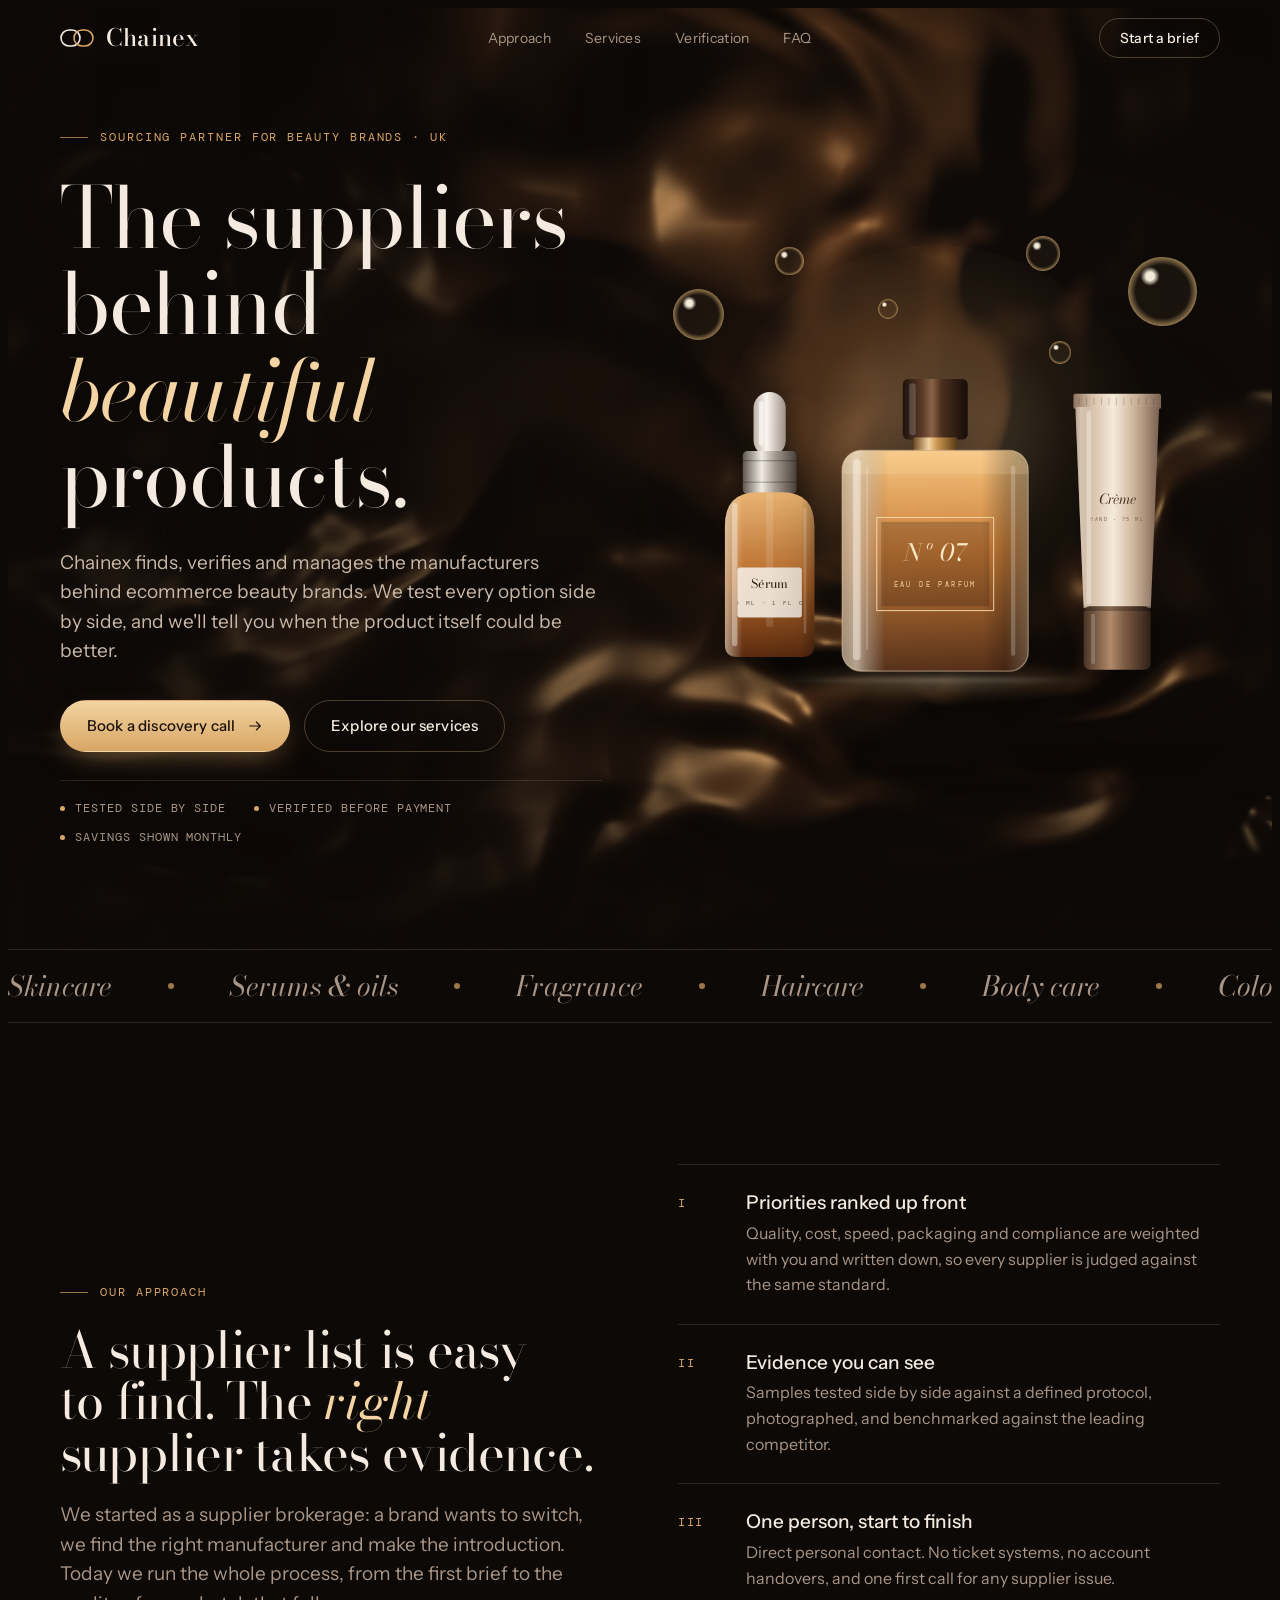
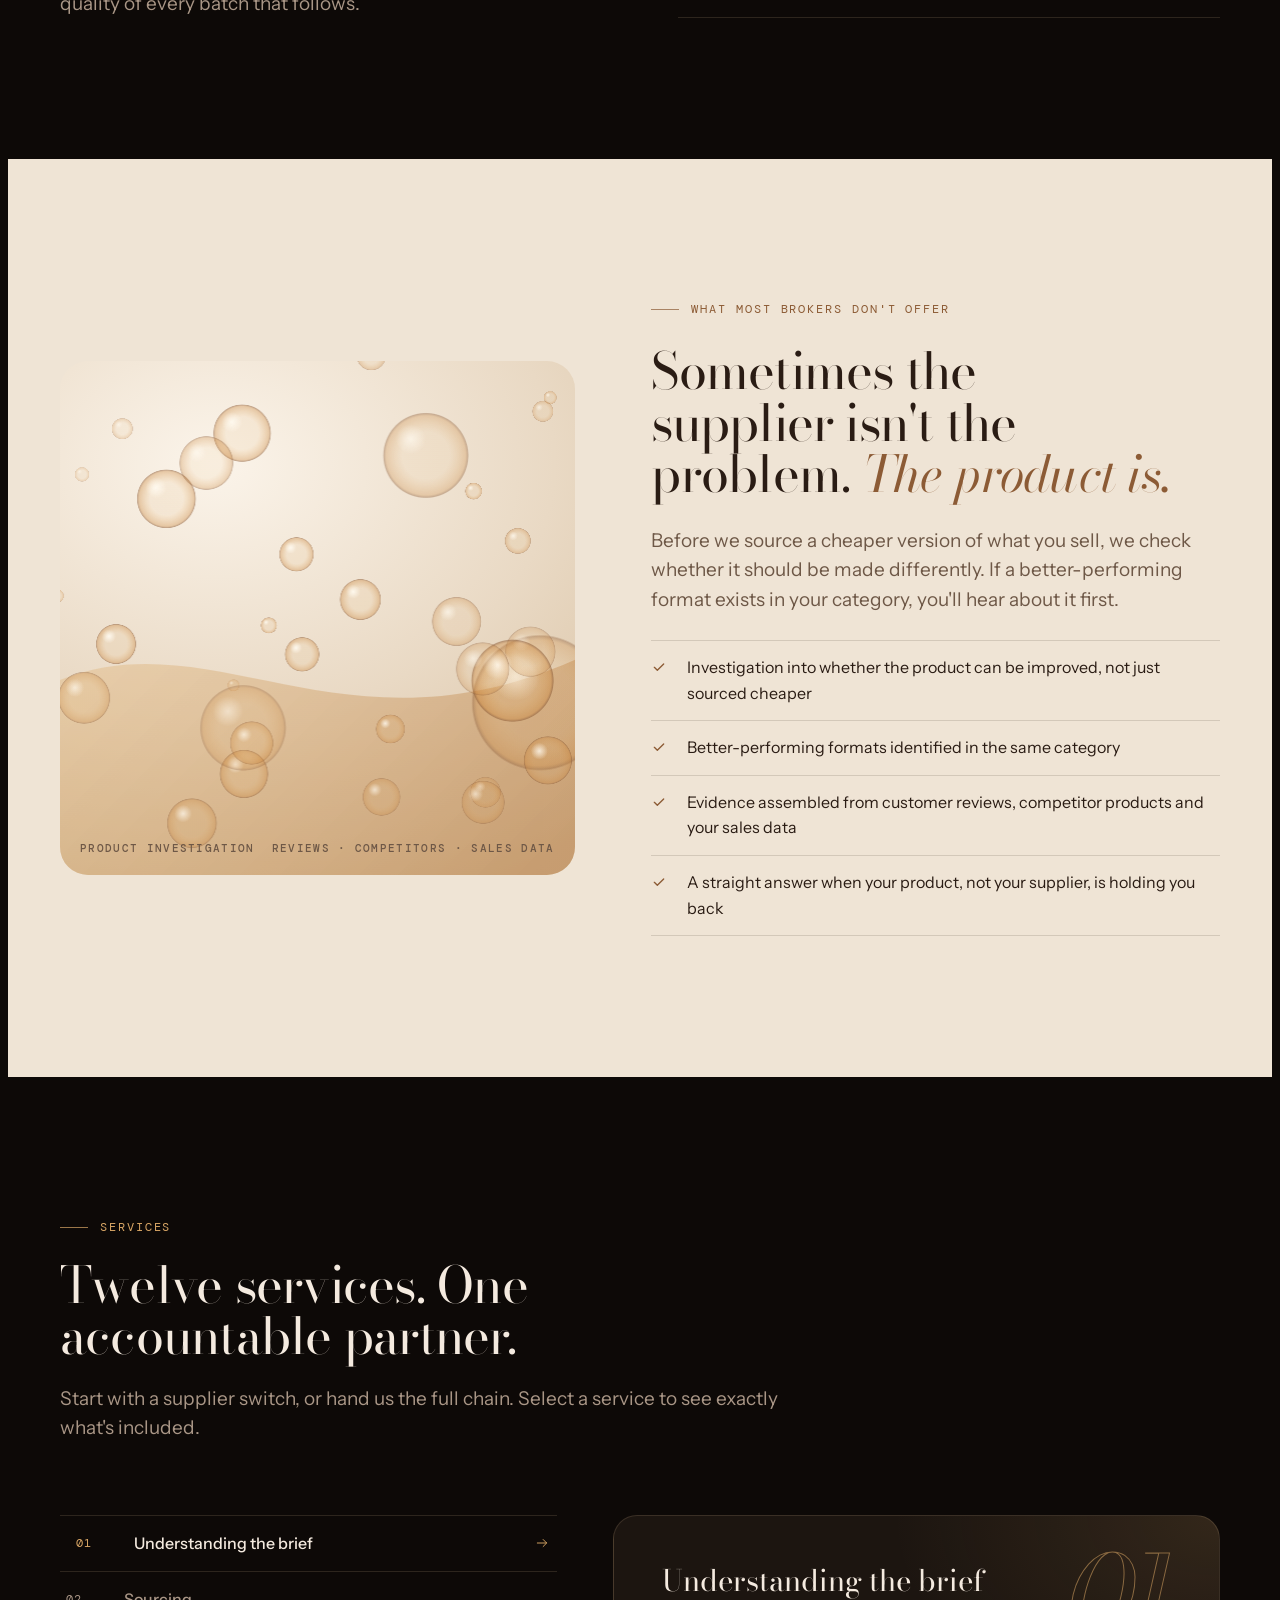
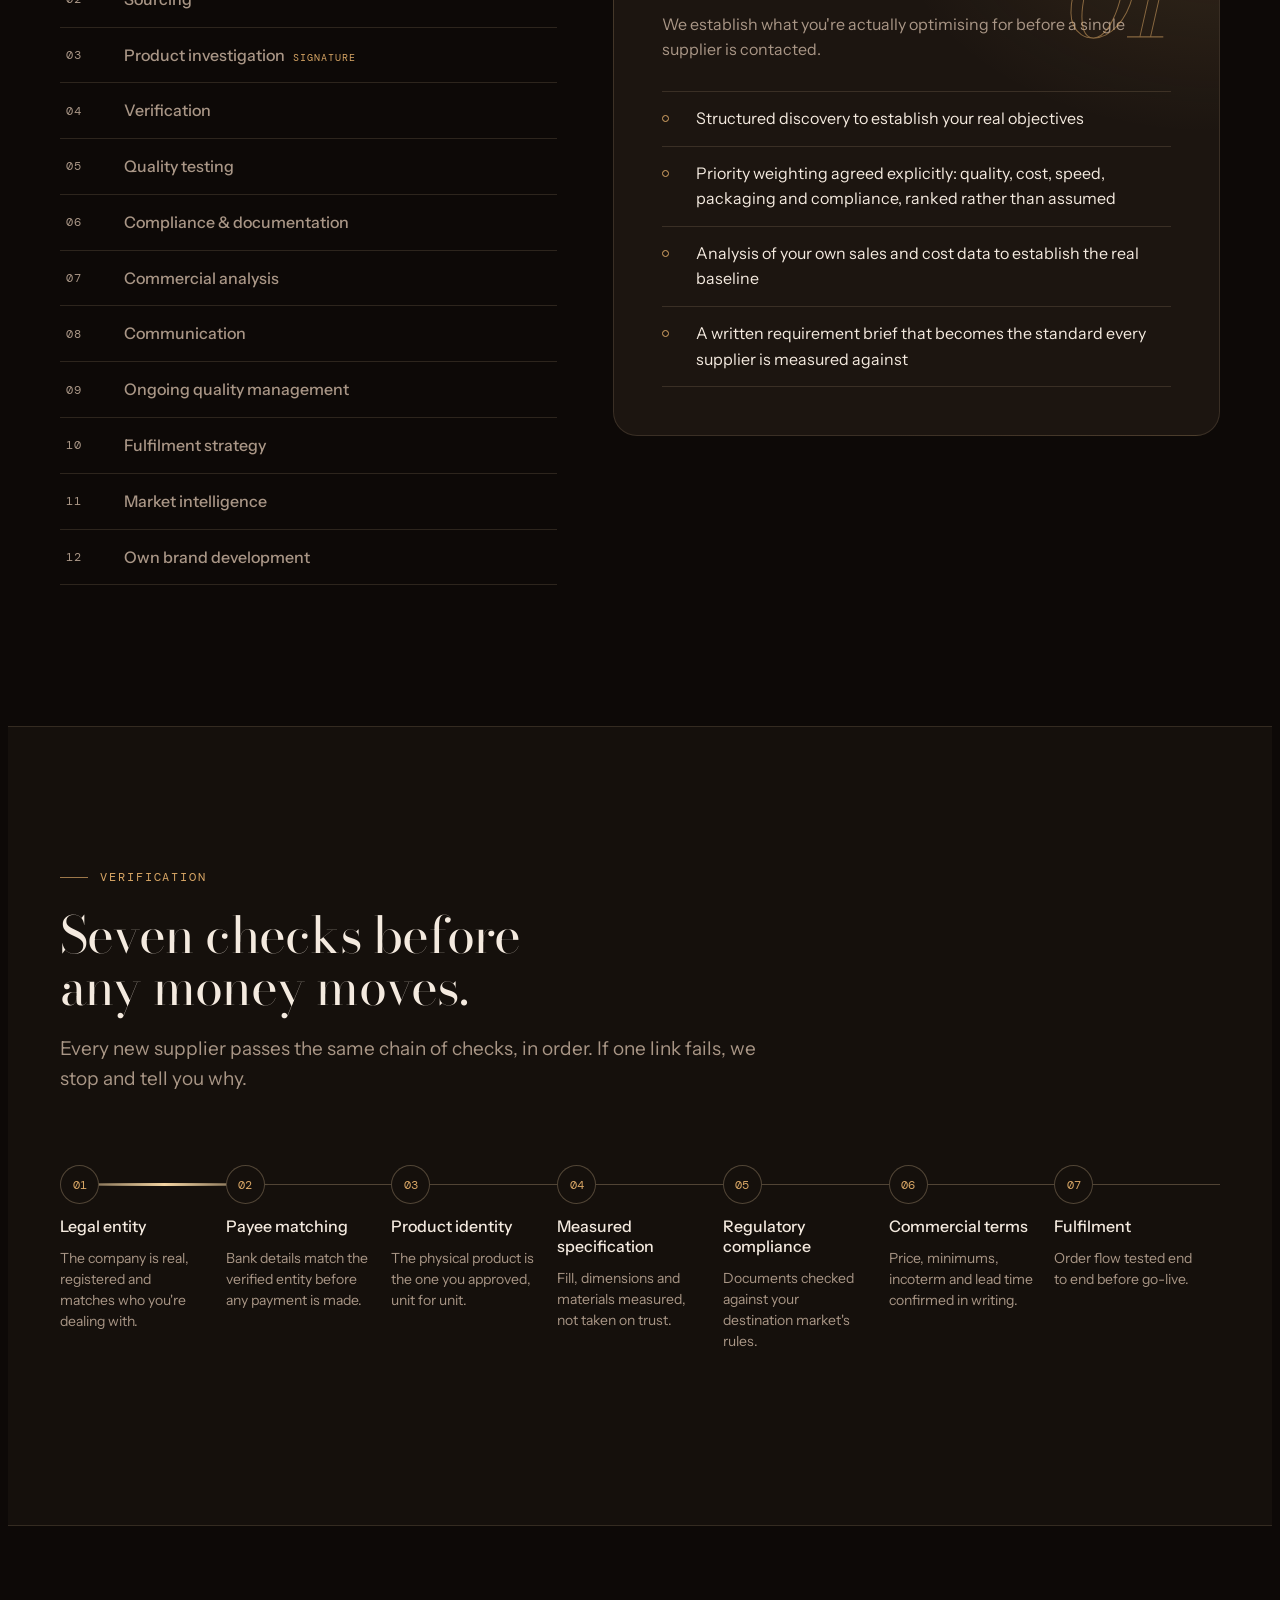
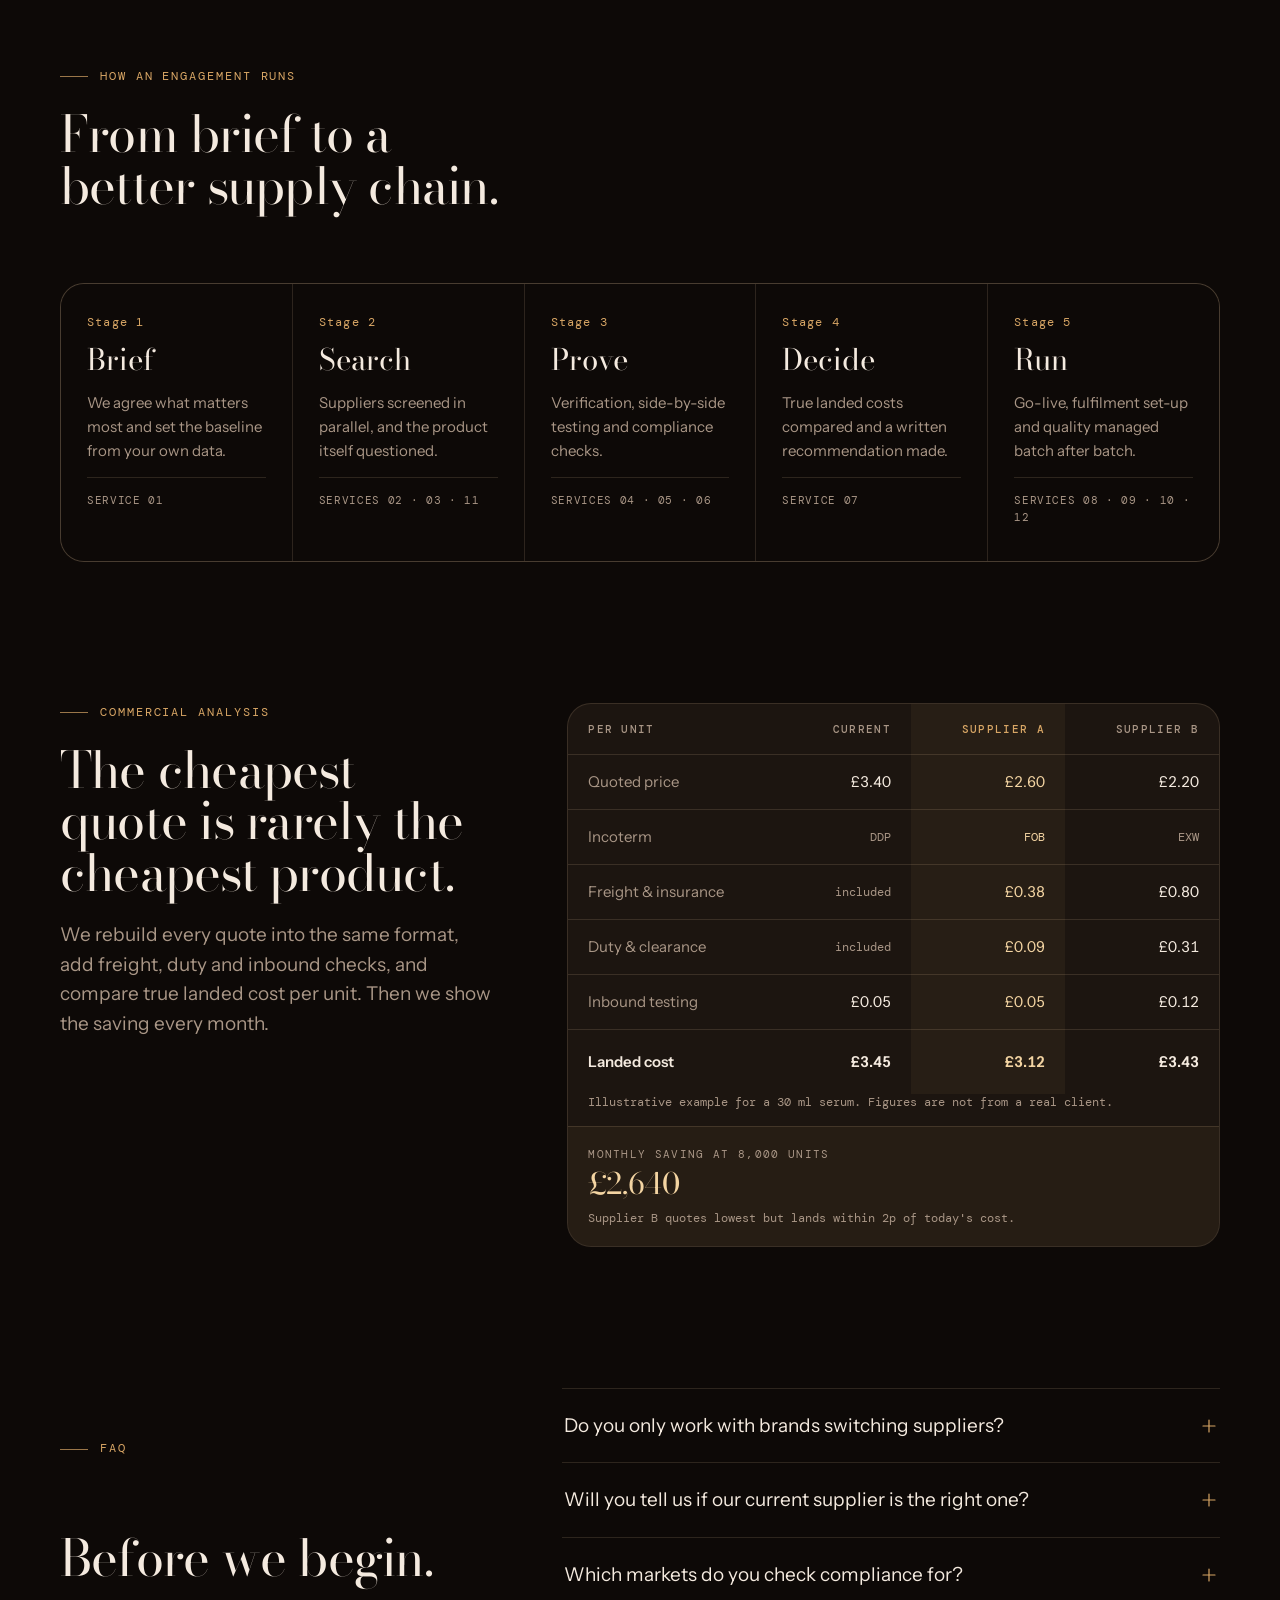
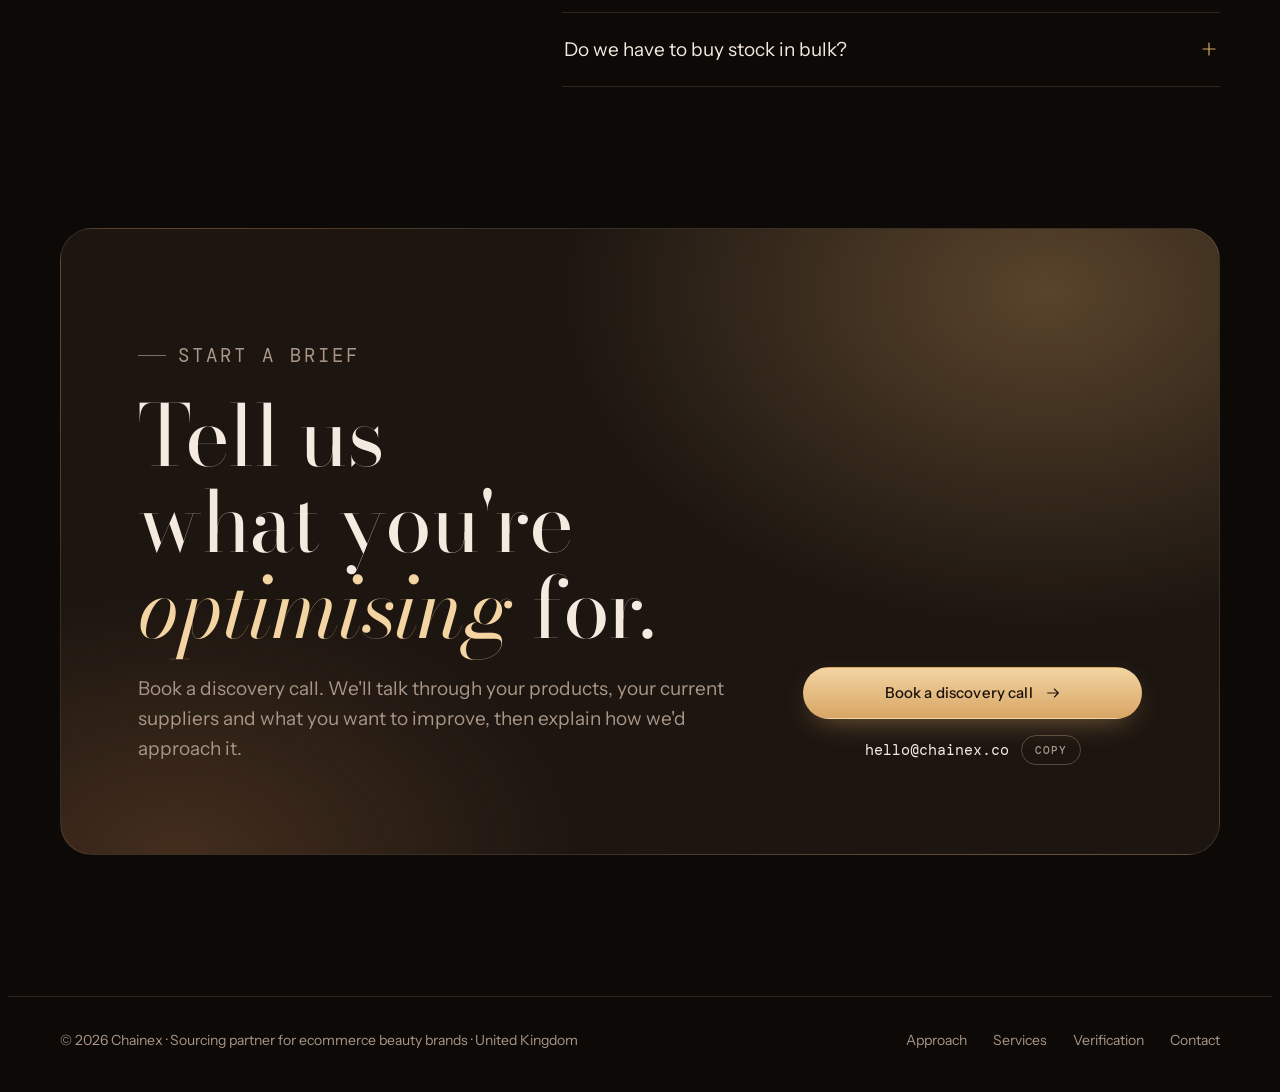
==== commit 08d0589c: "Redesign Chainex landing page with premium amber aesthetic Animated hero with a liquid-gold shader a" ====
--- a/index.html
+++ b/index.html
@@ -5,54 +5,41 @@
 <meta name="viewport" content="width=device-width, initial-scale=1, viewport-fit=cover">
 <title>Chainex</title>
 <meta name="claude:viewport-fit-sides" content="cover">
-<meta name="description" content="Chainex brokers suppliers, packaging, manufacturing and 3PL partners for ecommerce beauty brands, so launches ship on time and fulfilment costs less.">
+<meta name="description" content="Chainex is a UK sourcing partner for ecommerce beauty brands. We find, verify, test and manage the suppliers behind your products.">
 <link rel="preconnect" href="https://fonts.googleapis.com">
 <link rel="preconnect" href="https://fonts.gstatic.com" crossorigin>
-<link rel="stylesheet" href="https://fonts.googleapis.com/css2?family=Bricolage+Grotesque:opsz,wght@12..96,400;12..96,600;12..96,800&family=Figtree:wght@400;500;600&family=IBM+Plex+Mono:wght@400;500&display=swap">
+<link rel="stylesheet" href="https://fonts.googleapis.com/css2?family=Bodoni+Moda:ital,opsz,wght@0,6..96,400..600;1,6..96,400..500&family=Instrument+Sans:wght@400;500;600&family=DM+Mono:wght@400;500&display=swap">
 <style>
-/* Layout: "the manifest" — the page reads like one order moving through the chain; asymmetric hero, ticket-style data, quiet bands between. */
+/* Layout: "molten amber" — a dark, lit-from-within stage; product renders float in the hero, then the page settles into quiet espresso bands with one champagne band for the differentiator. Single deliberate dark theme. */
 :root {
-  --bg: #F6F3F7;        /* porcelain, lilac bias */
-  --surface: #FFFFFF;
-  --sunk: #EEE8EE;
-  --ink: #24131F;       /* aubergine */
-  --muted: #6B5866;
-  --line: #E2D8E0;
-  --accent: #B02A63;    /* lacquer */
-  --accent-soft: #F6DCE7;
-  --on-accent: #FFFFFF;
-  --ok: #2C7A69;
-  --ok-soft: #DCEFEA;
-  --band: #24131F;
-  --on-band: #F6EEF3;
-  --band-muted: #BCA9B6;
-
-  --f-display: "Bricolage Grotesque", "Avenir Next", "Segoe UI", system-ui, sans-serif;
-  --f-body: "Figtree", "Helvetica Neue", Arial, system-ui, sans-serif;
-  --f-mono: "IBM Plex Mono", ui-monospace, "SF Mono", Menlo, Consolas, monospace;
+  --bg: #0D0907;          /* espresso black */
+  --bg-2: #15100C;
+  --surface: #1C1510;
+  --line: rgba(236, 204, 160, 0.14);
+  --line-strong: rgba(236, 204, 160, 0.28);
+  --ink: #F4EADF;         /* champagne white */
+  --muted: #A99686;
+  --gold: #D8A665;
+  --gold-hi: #F3D4A2;
+  --bronze: #8C5B35;
+  --cream: #EFE4D5;
+  --cream-2: #E4D5C2;
+  --cream-ink: #2A1C14;
+  --cream-muted: #6E5847;
+
+  --f-display: "Bodoni Moda", "Didot", "Bodoni 72", "Times New Roman", serif;
+  --f-body: "Instrument Sans", "Helvetica Neue", Arial, system-ui, sans-serif;
+  --f-mono: "DM Mono", ui-monospace, "SF Mono", Menlo, Consolas, monospace;
 
   --step--1: 0.8125rem;
   --step-0: 1rem;
   --step-1: 1.1875rem;
-  --step-2: 1.5rem;
-  --step-3: clamp(1.75rem, 1.3rem + 1.6vw, 2.5rem);
-  --step-4: clamp(2.5rem, 1.6rem + 3.6vw, 4.5rem);
-
-  --radius: 14px;
-  --wrap: 1180px;
-}
-@media (prefers-color-scheme: dark) {
-  :root:not([data-theme="light"]) {
-    --bg: #140B12; --surface: #1E131B; --sunk: #191017; --ink: #F4ECF1; --muted: #B4A1AE;
-    --line: #382833; --accent: #F0699F; --accent-soft: #3D1A2B; --on-accent: #1A0A13;
-    --ok: #6FCBB5; --ok-soft: #173029; --band: #2A1824; --on-band: #F6EEF3; --band-muted: #BCA9B6;
-    color-scheme: dark;
-  }
-}
-:root[data-theme="dark"] {
-  --bg: #140B12; --surface: #1E131B; --sunk: #191017; --ink: #F4ECF1; --muted: #B4A1AE;
-  --line: #382833; --accent: #F0699F; --accent-soft: #3D1A2B; --on-accent: #1A0A13;
-  --ok: #6FCBB5; --ok-soft: #173029; --band: #2A1824; --on-band: #F6EEF3; --band-muted: #BCA9B6;
+  --step-2: clamp(1.4rem, 1.2rem + 0.8vw, 1.85rem);
+  --step-3: clamp(2rem, 1.4rem + 2.2vw, 3.25rem);
+  --step-4: clamp(2.75rem, 1.6rem + 4.6vw, 5.75rem);
+
+  --wrap: 1240px;
+  --ease: cubic-bezier(.2,.7,.2,1);
   color-scheme: dark;
 }
 
@@ -65,11 +52,14 @@
   font-size: var(--step-0);
   line-height: 1.6;
   -webkit-font-smoothing: antialiased;
-}
-h1, h2, h3 { font-family: var(--f-display); line-height: 1.08; margin: 0; text-wrap: balance; font-weight: 600; letter-spacing: -0.01em; }
-p { margin: 0; }
+  overflow-x: hidden;
+}
+h1, h2, h3 { margin: 0; font-weight: 400; text-wrap: balance; }
+h1, h2 { font-family: var(--f-display); line-height: 1.02; letter-spacing: -0.015em; }
+h3 { font-family: var(--f-body); font-weight: 500; line-height: 1.25; }
+p, ul, ol { margin: 0; }
 a { color: inherit; }
-:focus-visible { outline: 2px solid var(--accent); outline-offset: 3px; border-radius: 6px; }
+:focus-visible { outline: 1.5px solid var(--gold); outline-offset: 4px; border-radius: 4px; }
 
 .wrap {
   max-width: var(--wrap);
@@ -77,368 +67,521 @@
   padding-left: max(16px, env(safe-area-inset-left, 0px));
   padding-right: max(16px, env(safe-area-inset-right, 0px));
 }
-@media (min-width: 720px) {
-  .wrap { padding-left: max(32px, env(safe-area-inset-left, 0px)); padding-right: max(32px, env(safe-area-inset-right, 0px)); }
-}
-section { padding-block: clamp(64px, 9vw, 120px); }
+@media (min-width: 760px) {
+  .wrap { padding-left: max(40px, env(safe-area-inset-left, 0px)); padding-right: max(40px, env(safe-area-inset-right, 0px)); }
+}
+section { padding-block: clamp(80px, 11vw, 150px); }
 .eyebrow {
-  font-family: var(--f-mono);
-  font-size: var(--step--1);
-  letter-spacing: 0.08em;
-  text-transform: uppercase;
-  color: var(--accent);
-}
-.lede { font-size: var(--step-1); color: var(--muted); max-width: 58ch; }
-.section-head { display: grid; gap: 16px; max-width: 760px; margin-bottom: clamp(36px, 5vw, 56px); }
+  font-family: var(--f-mono); font-size: 0.75rem; letter-spacing: 0.16em; text-transform: uppercase; color: var(--gold);
+  display: inline-flex; align-items: center; gap: 12px;
+}
+.eyebrow::before { content: ""; width: 28px; height: 1px; background: currentColor; opacity: .7; }
+.lede { font-size: var(--step-1); color: var(--muted); max-width: 56ch; line-height: 1.55; }
+.section-head { display: grid; gap: 22px; max-width: 780px; margin-bottom: clamp(44px, 6vw, 72px); }
 .section-head h2 { font-size: var(--step-3); }
-
-/* Buttons */
+em.gilt { font-style: italic; color: var(--gold-hi); }
+
 .btn {
-  display: inline-flex; align-items: center; gap: 10px;
-  font: 600 var(--step-0)/1 var(--f-body);
-  padding: 15px 22px; border-radius: 999px; border: 1px solid transparent;
+  display: inline-flex; align-items: center; gap: 12px;
+  font: 500 0.9375rem/1 var(--f-body); letter-spacing: 0.01em;
+  padding: 17px 26px; border-radius: 999px; border: 1px solid transparent;
   text-decoration: none; cursor: pointer;
-  transition: background-color .2s ease, color .2s ease, border-color .2s ease, transform .2s ease;
-}
-.btn svg { width: 18px; height: 18px; transition: transform .2s ease; }
-.btn-primary { background: var(--accent); color: var(--on-accent); }
-.btn-primary:hover { transform: translateY(-1px); }
-.btn-primary:hover svg { transform: translateX(3px); }
-.btn-ghost { border-color: var(--line); color: var(--ink); background: transparent; }
-.btn-ghost:hover { border-color: var(--ink); }
+  transition: background-color .3s var(--ease), color .3s var(--ease), border-color .3s var(--ease), box-shadow .3s var(--ease);
+}
+.btn svg { width: 16px; height: 16px; transition: transform .3s var(--ease); }
+.btn:hover svg { transform: translateX(4px); }
+.btn-gold { background: linear-gradient(180deg, var(--gold-hi), var(--gold)); color: #1B120C; box-shadow: 0 10px 30px -12px rgba(216,166,101,.6); }
+.btn-gold:hover { box-shadow: 0 14px 40px -10px rgba(216,166,101,.85); }
+.btn-line { border-color: var(--line-strong); color: var(--ink); }
+.btn-line:hover { border-color: var(--gold); color: var(--gold-hi); }
 
 /* Nav */
 .nav {
-  position: sticky; top: env(safe-area-inset-top, 0px); z-index: 10;
-  background: color-mix(in srgb, var(--bg) 86%, transparent);
-  backdrop-filter: blur(12px); -webkit-backdrop-filter: blur(12px);
-  border-bottom: 1px solid var(--line);
-}
-.nav .wrap { display: flex; align-items: center; justify-content: space-between; gap: 24px; padding-block: 14px; }
-.brand { display: inline-flex; align-items: center; gap: 10px; text-decoration: none; font: 800 1.375rem/1 var(--f-display); letter-spacing: -0.03em; }
-.brand-mark { width: 30px; height: 30px; }
-.nav-links { display: none; gap: 28px; font-weight: 500; font-size: 0.9375rem; }
-.nav-links a { text-decoration: none; color: var(--muted); transition: color .2s; }
+  position: fixed; inset: 0 0 auto 0; z-index: 20;
+  padding-top: env(safe-area-inset-top, 0px);
+  transition: background-color .4s var(--ease), border-color .4s var(--ease);
+  border-bottom: 1px solid transparent;
+}
+.nav.scrolled { background: rgba(13, 9, 7, 0.82); backdrop-filter: blur(14px); -webkit-backdrop-filter: blur(14px); border-color: var(--line); }
+.nav .wrap { display: flex; align-items: center; justify-content: space-between; gap: 24px; padding-block: 18px; }
+.brand { display: inline-flex; align-items: center; gap: 12px; text-decoration: none; font: 500 1.5rem/1 var(--f-display); letter-spacing: 0.01em; }
+.brand svg { width: 34px; height: 22px; }
+.nav-links { display: none; gap: 34px; font-size: 0.875rem; letter-spacing: 0.02em; }
+.nav-links a { text-decoration: none; color: var(--muted); transition: color .25s; }
 .nav-links a:hover { color: var(--ink); }
-.nav .btn { padding: 11px 18px; font-size: 0.9375rem; }
-@media (min-width: 900px) { .nav-links { display: flex; } }
+.nav .btn { padding: 12px 20px; font-size: 0.875rem; }
+@media (min-width: 960px) { .nav-links { display: flex; } }
 
 /* Hero */
-.hero { padding-block: clamp(48px, 7vw, 96px) clamp(56px, 8vw, 104px); }
-.hero .wrap { display: grid; gap: clamp(40px, 6vw, 72px); align-items: center; }
-@media (min-width: 980px) { .hero .wrap { grid-template-columns: 1.05fr 0.95fr; } }
-.hero-copy { display: grid; gap: 24px; min-width: 0; }
-.hero h1 { font-size: var(--step-4); font-weight: 800; letter-spacing: -0.035em; line-height: 0.98; }
-.hero h1 em { font-style: normal; color: var(--accent); }
-.hero-ctas { display: flex; flex-wrap: wrap; gap: 12px; padding-top: 8px; }
-.hero-proof { display: flex; flex-wrap: wrap; gap: 8px 22px; padding-top: 12px; color: var(--muted); font-size: 0.9375rem; }
-.hero-proof span { display: inline-flex; align-items: center; gap: 8px; }
-.hero-proof svg { width: 16px; height: 16px; color: var(--ok); flex: none; }
-
-/* Manifest ticket */
-.manifest {
-  background: var(--surface); border: 1px solid var(--line); border-radius: 20px;
-  box-shadow: 0 30px 60px -30px color-mix(in srgb, var(--ink) 35%, transparent);
-  min-width: 0; position: relative; overflow: hidden;
-}
-.manifest-head {
-  display: flex; justify-content: space-between; align-items: flex-start; gap: 16px; flex-wrap: wrap;
-  padding: 22px 24px 18px; border-bottom: 1px dashed var(--line);
-}
-.manifest-head .po { font-family: var(--f-mono); font-size: var(--step--1); color: var(--muted); letter-spacing: 0.04em; }
-.manifest-head h3 { font-size: var(--step-2); margin-top: 6px; }
-.manifest-head .sku { font-family: var(--f-mono); font-size: var(--step--1); color: var(--muted); margin-top: 4px; }
-.pill {
-  display: inline-flex; align-items: center; gap: 6px; white-space: nowrap;
-  font: 500 0.75rem/1 var(--f-mono); letter-spacing: 0.04em; text-transform: uppercase;
-  padding: 7px 10px; border-radius: 999px;
-}
-.pill-ok { background: var(--ok-soft); color: var(--ok); }
-.pill-live { background: var(--accent-soft); color: var(--accent); }
-.pill-live::before { content: ""; width: 7px; height: 7px; border-radius: 50%; background: currentColor; animation: pulse 1.8s ease-in-out infinite; }
-.steps { list-style: none; margin: 0; padding: 8px 24px 4px; position: relative; }
-.step { display: grid; grid-template-columns: 28px 1fr auto; gap: 14px; align-items: start; padding-block: 14px; position: relative; }
-.step + .step { border-top: 1px solid var(--line); }
-.dot {
-  width: 28px; height: 28px; border-radius: 50%; display: grid; place-items: center;
-  background: var(--sunk); color: var(--muted); border: 1px solid var(--line);
-}
-.dot svg { width: 14px; height: 14px; }
-.step.done .dot { background: var(--ok); color: var(--surface); border-color: var(--ok); }
-.step.now .dot { background: var(--accent); color: var(--on-accent); border-color: var(--accent); }
-.step-body { min-width: 0; }
-.step-title { font-weight: 600; }
-.step-meta { font-family: var(--f-mono); font-size: 0.75rem; color: var(--muted); margin-top: 2px; overflow-wrap: anywhere; }
-.step-time { font-family: var(--f-mono); font-size: 0.8125rem; color: var(--muted); font-variant-numeric: tabular-nums; text-align: right; white-space: nowrap; }
-.step.now .step-time { color: var(--accent); }
-.bar { height: 4px; background: var(--sunk); border-radius: 4px; margin-top: 10px; overflow: hidden; }
-.bar i { display: block; height: 100%; width: 64%; background: var(--accent); border-radius: inherit; transform-origin: left; animation: fill 1.6s cubic-bezier(.2,.7,.2,1) both .3s; }
-.manifest-foot {
-  display: grid; grid-template-columns: repeat(3, minmax(0, 1fr)); border-top: 1px dashed var(--line); background: var(--sunk);
-}
-.manifest-foot div { padding: 16px 20px; }
-.manifest-foot div + div { border-left: 1px solid var(--line); }
-.mf-label { font-family: var(--f-mono); font-size: 0.6875rem; letter-spacing: 0.08em; text-transform: uppercase; color: var(--muted); }
-.mf-value { font: 600 var(--step-1)/1.2 var(--f-display); margin-top: 4px; font-variant-numeric: tabular-nums; }
-.mf-value small { font: 500 0.75rem var(--f-mono); color: var(--ok); margin-left: 4px; }
-.example-tag { position: absolute; top: 12px; right: -34px; transform: rotate(35deg); background: var(--ink); color: var(--bg); font: 500 0.625rem/1 var(--f-mono); letter-spacing: 0.1em; text-transform: uppercase; padding: 5px 40px; display: none; }
-
-/* Problem band */
-.band { background: var(--band); color: var(--on-band); }
-.band .eyebrow { color: var(--accent); }
-.band .lede { color: var(--band-muted); }
-.pain-grid { display: grid; gap: 1px; background: color-mix(in srgb, var(--on-band) 14%, transparent); border-radius: var(--radius); overflow: hidden; }
-@media (min-width: 720px) { .pain-grid { grid-template-columns: repeat(2, minmax(0, 1fr)); } }
-@media (min-width: 1040px) { .pain-grid { grid-template-columns: repeat(4, minmax(0, 1fr)); } }
-.pain { background: var(--band); padding: 28px 24px; display: grid; gap: 10px; align-content: start; }
-.pain .figure { font: 800 var(--step-3)/1 var(--f-display); letter-spacing: -0.03em; color: var(--on-band); }
-.pain .figure span { font: 500 0.8125rem var(--f-mono); color: var(--band-muted); letter-spacing: 0.04em; margin-left: 6px; }
-.pain h3 { font-size: var(--step-1); font-family: var(--f-body); font-weight: 600; letter-spacing: 0; }
-.pain p { color: var(--band-muted); font-size: 0.9375rem; }
-
-/* Services */
-.services { display: grid; gap: 20px; }
-@media (min-width: 720px) { .services { grid-template-columns: repeat(2, minmax(0, 1fr)); } }
-@media (min-width: 1040px) { .services { grid-template-columns: repeat(3, minmax(0, 1fr)); } }
-.service {
-  display: grid; gap: 14px; align-content: start; padding: 28px 26px;
-  border-top: 1px solid var(--ink); transition: background-color .25s ease;
-}
-.service:hover { background: var(--surface); }
-.service-icon { width: 44px; height: 44px; border-radius: 12px; background: var(--accent-soft); color: var(--accent); display: grid; place-items: center; }
-.service-icon svg { width: 22px; height: 22px; }
-.service h3 { font-size: var(--step-2); }
-.service p { color: var(--muted); }
-.service .terms { display: flex; flex-wrap: wrap; gap: 6px; padding-top: 4px; }
-.service .terms span { font: 500 0.75rem/1 var(--f-mono); padding: 6px 9px; border: 1px solid var(--line); border-radius: 6px; color: var(--muted); }
-
-/* Process */
-.process { background: var(--sunk); }
-.timeline { list-style: none; margin: 0; padding: 0; display: grid; gap: 16px; counter-reset: step; }
-@media (min-width: 900px) { .timeline { grid-template-columns: repeat(4, minmax(0, 1fr)); gap: 0; } }
-.timeline li { position: relative; display: grid; gap: 12px; align-content: start; padding: 26px 24px; background: var(--surface); border: 1px solid var(--line); border-radius: var(--radius); }
-@media (min-width: 900px) {
-  .timeline li { border-radius: 0; border-left-width: 0; }
-  .timeline li:first-child { border-left-width: 1px; border-radius: var(--radius) 0 0 var(--radius); }
-  .timeline li:last-child { border-radius: 0 var(--radius) var(--radius) 0; }
-}
-.timeline .num { font: 500 var(--step--1) var(--f-mono); color: var(--accent); letter-spacing: 0.06em; }
-.timeline .wk { font: 500 0.75rem var(--f-mono); color: var(--muted); }
-.timeline h3 { font-size: var(--step-2); }
-.timeline p { color: var(--muted); font-size: 0.9375rem; }
-.timeline .out { font-size: 0.875rem; padding-top: 12px; border-top: 1px dashed var(--line); }
-.timeline .out b { font-weight: 600; color: var(--ink); }
-
-/* Network */
-.network { display: grid; gap: clamp(32px, 5vw, 64px); align-items: start; }
-@media (min-width: 980px) { .network { grid-template-columns: 0.85fr 1.15fr; } }
-.network .section-head { margin-bottom: 0; }
-.chain { display: grid; gap: 10px; min-width: 0; }
-.link {
-  display: grid; grid-template-columns: 120px 1fr; gap: 18px; align-items: center;
-  padding: 18px 22px; background: var(--surface); border: 1px solid var(--line); border-radius: var(--radius);
-}
-.link .tier { font: 500 0.75rem var(--f-mono); color: var(--accent); letter-spacing: 0.06em; text-transform: uppercase; }
-.link h3 { font-size: var(--step-1); font-family: var(--f-body); font-weight: 600; letter-spacing: 0; }
-.link p { color: var(--muted); font-size: 0.875rem; }
-.link > div { min-width: 0; }
-@media (max-width: 520px) { .link { grid-template-columns: 1fr; gap: 6px; } }
-
-/* Case */
-.case { display: grid; gap: 0; border: 1px solid var(--line); border-radius: 20px; overflow: hidden; background: var(--surface); }
-@media (min-width: 900px) { .case { grid-template-columns: 1.1fr 0.9fr; } }
-.case-copy { padding: clamp(28px, 4vw, 48px); display: grid; gap: 18px; align-content: start; min-width: 0; }
-.case-copy h2 { font-size: var(--step-3); }
-.case-copy p { color: var(--muted); }
-.case-copy ul { margin: 0; padding: 0; list-style: none; display: grid; gap: 10px; }
-.case-copy li { display: grid; grid-template-columns: 20px 1fr; gap: 10px; }
-.case-copy li svg { width: 18px; height: 18px; color: var(--accent); margin-top: 3px; }
-.case-stats { background: var(--accent-soft); display: grid; grid-template-columns: repeat(2, minmax(0, 1fr)); }
-.case-stat { padding: clamp(22px, 3vw, 36px); display: grid; gap: 6px; align-content: end; border-top: 1px solid color-mix(in srgb, var(--accent) 20%, transparent); }
-.case-stat:nth-child(odd) { border-right: 1px solid color-mix(in srgb, var(--accent) 20%, transparent); }
-.case-stat:nth-child(-n+2) { border-top: 0; }
-.case-stat .v { font: 800 var(--step-3)/1 var(--f-display); letter-spacing: -0.03em; color: var(--accent); font-variant-numeric: tabular-nums; }
-.case-stat .k { font-size: 0.875rem; color: var(--ink); }
-.disclaimer { font: 400 0.75rem var(--f-mono); color: var(--muted); }
+.hero {
+  position: relative; overflow: hidden; isolation: isolate;
+  padding-block: calc(120px + env(safe-area-inset-top, 0px)) clamp(64px, 8vw, 110px);
+  background:
+    radial-gradient(60% 70% at 72% 48%, rgba(170, 108, 52, .55), transparent 70%),
+    radial-gradient(40% 40% at 85% 20%, rgba(243, 212, 162, .18), transparent 70%),
+    var(--bg);
+}
+.hero-bg { position: absolute; inset: 0; z-index: -2; width: 100%; height: 100%; display: block; opacity: 0; transition: opacity 1.4s var(--ease); }
+.hero-bg.on { opacity: 1; }
+.hero::after {
+  content: ""; position: absolute; inset: 0; z-index: -1; pointer-events: none;
+  background:
+    linear-gradient(90deg, rgba(13,9,7,.92) 0%, rgba(13,9,7,.55) 38%, rgba(13,9,7,0) 62%),
+    linear-gradient(0deg, var(--bg) 0%, rgba(13,9,7,0) 22%);
+}
+@media (max-width: 979px) {
+  .hero::after { background: linear-gradient(180deg, rgba(13,9,7,.75) 0%, rgba(13,9,7,.35) 45%, rgba(13,9,7,.2) 70%, var(--bg) 100%); }
+}
+.hero .wrap { display: grid; gap: clamp(28px, 4vw, 48px); align-items: center; }
+@media (min-width: 980px) { .hero .wrap { grid-template-columns: minmax(0, 1fr) minmax(0, 1.05fr); min-height: min(76vh, 760px); } }
+.hero-copy { display: grid; gap: 28px; min-width: 0; max-width: 620px; }
+.hero h1 { font-size: var(--step-4); }
+.hero .lede { color: #C9B8A8; }
+.hero-ctas { display: flex; flex-wrap: wrap; gap: 14px; padding-top: 6px; }
+.hero-meta { display: flex; flex-wrap: wrap; gap: 10px 28px; padding-top: 18px; border-top: 1px solid var(--line); font-family: var(--f-mono); font-size: 0.75rem; letter-spacing: 0.08em; text-transform: uppercase; color: var(--muted); }
+.hero-meta span { display: inline-flex; align-items: center; gap: 10px; }
+.hero-meta span::before { content: ""; width: 5px; height: 5px; border-radius: 50%; background: var(--gold); }
+
+/* Product stage */
+.stage { position: relative; width: 100%; max-width: 620px; aspect-ratio: 1 / 0.92; margin-inline: auto; min-width: 0; }
+@media (max-width: 979px) { .stage { max-width: 480px; } }
+.halo {
+  position: absolute; left: 50%; top: 46%; width: 78%; aspect-ratio: 1; transform: translate(-50%, -50%);
+  border-radius: 50%;
+  background: radial-gradient(circle at 50% 45%, rgba(243,212,162,.30), rgba(216,166,101,.10) 40%, transparent 68%);
+  animation: breathe 9s ease-in-out infinite;
+}
+.plinth {
+  position: absolute; left: 50%; bottom: 7%; width: 86%; height: 12%; transform: translateX(-50%);
+  border-radius: 50%;
+  background: radial-gradient(50% 50% at 50% 50%, rgba(243,212,162,.42), rgba(216,166,101,.12) 45%, transparent 72%);
+  filter: blur(2px);
+}
+.plinth::after {
+  content: ""; position: absolute; left: 18%; right: 18%; top: 46%; height: 2px; border-radius: 2px;
+  background: linear-gradient(90deg, transparent, rgba(255,236,205,.9), transparent);
+  filter: blur(1px);
+}
+.layer { position: absolute; will-change: transform; transition: transform .9s var(--ease); }
+.product { position: absolute; display: block; filter: drop-shadow(0 30px 40px rgba(0,0,0,.55)); }
+.p-perfume { left: 31%; bottom: 13%; width: 38%; animation: float 8s ease-in-out infinite; }
+.p-serum { left: 10%; bottom: 17%; width: 22%; animation: float 7s ease-in-out -2.5s infinite; }
+.p-tube { right: 9%; bottom: 15%; width: 18%; animation: float 9s ease-in-out -5s infinite; transform-origin: 50% 100%; }
+.sweep { animation: sweep 7s ease-in-out infinite; }
+.p-serum .sweep { animation-delay: 1.8s; }
+.p-tube .sweep { animation-delay: 3.6s; }
+.bubble {
+  position: absolute; border-radius: 50%;
+  background:
+    radial-gradient(circle at 32% 28%, rgba(255,246,228,.95) 0 6%, rgba(255,240,210,.0) 14%),
+    radial-gradient(circle at 50% 50%, rgba(243,200,130,.05) 0 55%, rgba(243,200,130,.55) 70%, rgba(170,108,52,.15) 76%, transparent 78%);
+  animation: drift 14s ease-in-out infinite;
+}
+.b1 { width: 9%; aspect-ratio: 1; left: 4%; top: 12%; }
+.b2 { width: 5%; aspect-ratio: 1; left: 22%; top: 4%; animation-delay: -4s; animation-duration: 11s; }
+.b3 { width: 12%; aspect-ratio: 1; right: 4%; top: 6%; animation-delay: -7s; animation-duration: 16s; }
+.b4 { width: 4%; aspect-ratio: 1; right: 26%; top: 22%; animation-delay: -2s; animation-duration: 10s; }
+.b5 { width: 6%; aspect-ratio: 1; left: 66%; top: 2%; animation-delay: -9s; }
+.b6 { width: 3.5%; aspect-ratio: 1; left: 40%; top: 14%; animation-delay: -5s; animation-duration: 12s; }
+.drop {
+  position: absolute; left: 20.4%; top: 36%; width: 1.8%; aspect-ratio: 0.72; border-radius: 50% 50% 50% 50% / 62% 62% 40% 40%;
+  background: radial-gradient(circle at 35% 35%, #FFF1D6, #E2A75C 55%, #8C5B35);
+  opacity: 0; animation: fall 7s ease-in 1.5s infinite;
+}
+
+/* Marquee */
+.marquee { border-block: 1px solid var(--line); overflow: hidden; padding-block: 22px; }
+.marquee-track { display: flex; width: max-content; gap: 56px; animation: scroll 50s linear infinite; }
+.marquee-track span { font: italic 400 clamp(1.25rem, 1rem + 1vw, 1.75rem)/1 var(--f-display); color: var(--muted); white-space: nowrap; display: inline-flex; align-items: center; gap: 56px; }
+.marquee-track span::after { content: ""; width: 6px; height: 6px; border-radius: 50%; background: var(--gold); opacity: .7; }
+
+/* Approach */
+.approach { display: grid; gap: clamp(40px, 6vw, 80px); }
+@media (min-width: 980px) { .approach { grid-template-columns: 1fr 1fr; align-items: end; } }
+.approach .section-head { margin-bottom: 0; }
+.principles { display: grid; gap: 0; border-top: 1px solid var(--line); }
+.principle { display: grid; grid-template-columns: 48px 1fr; gap: 20px; padding-block: 26px; border-bottom: 1px solid var(--line); }
+.principle .k { font: 400 0.75rem var(--f-mono); color: var(--gold); letter-spacing: .1em; padding-top: 4px; }
+.principle h3 { font-size: var(--step-1); margin-bottom: 6px; }
+.principle p { color: var(--muted); }
+
+/* Differentiator (cream band) */
+.feature { background: var(--cream); color: var(--cream-ink); position: relative; overflow: hidden; }
+.feature .eyebrow { color: var(--bronze); }
+.feature .wrap { display: grid; gap: clamp(40px, 6vw, 88px); align-items: center; }
+@media (min-width: 980px) { .feature .wrap { grid-template-columns: 0.95fr 1.05fr; } }
+.feature-art { position: relative; aspect-ratio: 1; max-width: 520px; width: 100%; margin-inline: auto; border-radius: 28px; overflow: hidden;
+  background: radial-gradient(120% 90% at 30% 20%, #FBF4EA, #E9D9C4 55%, #D7BF9F); }
+.feature-art canvas { position: absolute; inset: 0; width: 100%; height: 100%; display: block; }
+.feature-art .tag {
+  position: absolute; left: 20px; bottom: 20px; right: 20px; display: flex; justify-content: space-between; gap: 12px; flex-wrap: wrap;
+  font: 500 0.6875rem var(--f-mono); letter-spacing: .12em; text-transform: uppercase; color: var(--cream-muted);
+}
+.feature-copy { display: grid; gap: 26px; min-width: 0; }
+.feature h2 { font-size: var(--step-3); }
+.feature h2 em { font-style: italic; color: var(--bronze); }
+.feature .lede { color: var(--cream-muted); }
+.ticks { list-style: none; padding: 0; display: grid; gap: 0; border-top: 1px solid rgba(42,28,20,.14); }
+.ticks li { display: grid; grid-template-columns: 22px 1fr; gap: 14px; padding-block: 14px; border-bottom: 1px solid rgba(42,28,20,.14); }
+.ticks svg { width: 16px; height: 16px; color: var(--bronze); margin-top: 4px; }
+
+/* Services explorer */
+.explorer { display: grid; gap: 28px; }
+@media (min-width: 980px) { .explorer { grid-template-columns: minmax(0, 0.9fr) minmax(0, 1.1fr); gap: 56px; align-items: start; } }
+.svc-list { display: grid; border-top: 1px solid var(--line); }
+@media (max-width: 979px) { .svc-list { grid-template-columns: repeat(auto-fill, minmax(min(100%, 240px), 1fr)); border-top: 0; gap: 8px; } }
+.svc-tab {
+  display: grid; grid-template-columns: 44px 1fr 16px; gap: 14px; align-items: center; text-align: left;
+  background: transparent; color: var(--muted); border: 0; border-bottom: 1px solid var(--line);
+  padding: 17px 6px; font: 500 1rem/1.3 var(--f-body); cursor: pointer;
+  transition: color .25s var(--ease), padding .35s var(--ease), background-color .25s;
+}
+@media (max-width: 979px) { .svc-tab { border: 1px solid var(--line); border-radius: 12px; padding: 14px 16px; } }
+.svc-tab .n { font: 400 0.75rem var(--f-mono); letter-spacing: .08em; color: var(--muted); }
+.svc-tab svg { width: 14px; height: 14px; opacity: 0; transform: translateX(-6px); transition: opacity .3s, transform .3s var(--ease); color: var(--gold); }
+.svc-tab:hover { color: var(--ink); }
+.svc-tab[aria-selected="true"] { color: var(--ink); }
+@media (min-width: 980px) { .svc-tab[aria-selected="true"] { padding-left: 16px; } }
+@media (max-width: 979px) { .svc-tab[aria-selected="true"] { border-color: var(--gold); background: rgba(216,166,101,.06); } }
+.svc-tab[aria-selected="true"] .n { color: var(--gold); }
+.svc-tab[aria-selected="true"] svg { opacity: 1; transform: none; }
+.svc-tab .star { font: 400 0.625rem var(--f-mono); letter-spacing: .1em; text-transform: uppercase; color: var(--gold); margin-left: 8px; white-space: nowrap; }
+.svc-panel {
+  position: relative; border: 1px solid var(--line); border-radius: 24px; padding: clamp(28px, 4vw, 48px);
+  background: radial-gradient(90% 70% at 100% 0%, rgba(216,166,101,.12), transparent 60%), var(--surface);
+  min-width: 0; overflow: hidden;
+}
+@media (min-width: 980px) { .svc-panel { position: sticky; top: 110px; } }
+.svc-panel .big { font: italic 400 clamp(4.5rem, 3rem + 5vw, 7.5rem)/0.8 var(--f-display); color: transparent; -webkit-text-stroke: 1px rgba(216,166,101,.55); position: absolute; right: clamp(20px, 3vw, 40px); top: clamp(20px, 3vw, 36px); pointer-events: none; }
+.svc-panel h3 { font: 400 var(--step-2)/1.15 var(--f-display); padding-right: 110px; }
+.svc-panel .intro { color: var(--muted); margin-top: 14px; max-width: 52ch; padding-right: 40px; }
+.svc-panel ul { list-style: none; padding: 0; margin-top: 28px; display: grid; gap: 0; border-top: 1px solid var(--line); }
+.svc-panel li { display: grid; grid-template-columns: 20px 1fr; gap: 14px; padding-block: 14px; border-bottom: 1px solid var(--line); }
+.svc-panel li::before { content: ""; width: 7px; height: 7px; border-radius: 50%; border: 1px solid var(--gold); margin-top: 9px; }
+.svc-panel .flag { display: inline-block; margin-top: 18px; font: 500 0.6875rem var(--f-mono); letter-spacing: .12em; text-transform: uppercase; color: var(--gold); border: 1px solid rgba(216,166,101,.4); border-radius: 999px; padding: 7px 12px; }
+.svc-body { animation: panelIn .5s var(--ease); }
+
+/* Verification chain */
+.verify { background: var(--bg-2); border-block: 1px solid var(--line); }
+.chain { list-style: none; padding: 0; display: grid; gap: 0; position: relative; counter-reset: v; }
+@media (min-width: 1040px) { .chain { grid-template-columns: repeat(7, minmax(0, 1fr)); } }
+.chain::before { content: ""; position: absolute; background: var(--line-strong); }
+.chain::after { content: ""; position: absolute; background: linear-gradient(90deg, transparent, var(--gold-hi), transparent); animation: travel 6s linear infinite; }
+@media (min-width: 1040px) {
+  .chain::before { left: 0; right: 0; top: 19px; height: 1px; }
+  .chain::after { top: 18px; height: 3px; width: 18%; left: 0; }
+}
+@media (max-width: 1039px) {
+  .chain::before { left: 19px; top: 0; bottom: 0; width: 1px; }
+  .chain::after { left: 18px; width: 3px; height: 18%; top: 0; background: linear-gradient(180deg, transparent, var(--gold-hi), transparent); animation-name: travelY; }
+}
+.check { position: relative; display: grid; gap: 12px; align-content: start; padding: 0 18px 32px 0; counter-increment: v; }
+@media (max-width: 1039px) { .check { grid-template-columns: 40px 1fr; gap: 6px 20px; padding: 0 0 28px 0; } .check .node { grid-row: span 2; } }
+.node {
+  width: 39px; height: 39px; border-radius: 50%; display: grid; place-items: center; position: relative; z-index: 1;
+  background: var(--bg-2); border: 1px solid var(--line-strong); color: var(--gold);
+  font: 400 0.75rem var(--f-mono);
+  animation: lit 7s ease-in-out infinite;
+}
+.node::before { content: counter(v, decimal-leading-zero); }
+.check:nth-child(2) .node { animation-delay: .7s; } .check:nth-child(3) .node { animation-delay: 1.4s; }
+.check:nth-child(4) .node { animation-delay: 2.1s; } .check:nth-child(5) .node { animation-delay: 2.8s; }
+.check:nth-child(6) .node { animation-delay: 3.5s; } .check:nth-child(7) .node { animation-delay: 4.2s; }
+.check h3 { font-size: 1rem; }
+.check p { color: var(--muted); font-size: 0.875rem; line-height: 1.5; }
+
+/* Engagement steps */
+.steps { list-style: none; padding: 0; display: grid; gap: 1px; background: var(--line); border: 1px solid var(--line); border-radius: 24px; overflow: hidden; }
+@media (min-width: 760px) { .steps { grid-template-columns: repeat(2, minmax(0, 1fr)); } }
+@media (min-width: 1100px) { .steps { grid-template-columns: repeat(5, minmax(0, 1fr)); } }
+.steps li { background: var(--bg); padding: 30px 26px 34px; display: grid; gap: 14px; align-content: start; transition: background-color .35s var(--ease); }
+.steps li:hover { background: var(--surface); }
+.steps .k { font: 400 0.75rem var(--f-mono); letter-spacing: .1em; color: var(--gold); }
+.steps h3 { font: 400 var(--step-2)/1.1 var(--f-display); }
+.steps p { color: var(--muted); font-size: 0.9375rem; }
+.steps .svcs { font: 400 0.6875rem/1.6 var(--f-mono); letter-spacing: .06em; text-transform: uppercase; color: var(--muted); padding-top: 14px; border-top: 1px solid var(--line); }
+
+/* Landed cost */
+.money { display: grid; gap: clamp(40px, 6vw, 72px); align-items: start; }
+@media (min-width: 1040px) { .money { grid-template-columns: 0.8fr 1.2fr; } }
+.money .section-head { margin-bottom: 0; }
+.table-card { border: 1px solid var(--line); border-radius: 24px; background: var(--surface); overflow: hidden; min-width: 0; }
+.table-scroll { overflow-x: auto; }
+table { width: 100%; border-collapse: collapse; min-width: 560px; font-variant-numeric: tabular-nums; }
+th, td { padding: 15px 20px; text-align: right; border-bottom: 1px solid var(--line); font-size: 0.9375rem; white-space: nowrap; }
+th:first-child, td:first-child { text-align: left; color: var(--muted); }
+thead th { font: 500 0.6875rem var(--f-mono); letter-spacing: .12em; text-transform: uppercase; color: var(--muted); padding-block: 18px; }
+thead th.pick { color: var(--gold); }
+td.pick { color: var(--gold-hi); background: rgba(216,166,101,.06); }
+thead th.pick { background: rgba(216,166,101,.06); }
+.inc { font: 400 0.75rem var(--f-mono); color: var(--muted); }
+tr.total td { font-weight: 600; color: var(--ink); border-bottom: 0; padding-block: 20px; }
+tr.total td:first-child { color: var(--ink); }
+tr.total td.pick { color: var(--gold-hi); }
+.table-foot { display: flex; flex-wrap: wrap; justify-content: space-between; align-items: center; gap: 12px 24px; padding: 20px; border-top: 1px solid var(--line); background: rgba(216,166,101,.05); }
+.saving { font: 400 var(--step-2)/1 var(--f-display); color: var(--gold-hi); }
+.saving small { display: block; font: 400 0.6875rem var(--f-mono); letter-spacing: .12em; text-transform: uppercase; color: var(--muted); margin-bottom: 8px; }
+.note { font: 400 0.75rem var(--f-mono); color: var(--muted); }
 
 /* FAQ */
-.faq { display: grid; gap: clamp(32px, 5vw, 64px); }
+.faq { display: grid; gap: clamp(36px, 5vw, 72px); }
 @media (min-width: 980px) { .faq { grid-template-columns: 0.8fr 1.2fr; } }
 .faq .section-head { margin-bottom: 0; }
 .qa { border-top: 1px solid var(--line); }
 .qa:last-child { border-bottom: 1px solid var(--line); }
-.qa summary {
-  list-style: none; cursor: pointer; display: flex; justify-content: space-between; gap: 20px; align-items: center;
-  padding: 22px 4px; font: 600 var(--step-1)/1.3 var(--f-body);
-}
+.qa summary { list-style: none; cursor: pointer; display: flex; justify-content: space-between; gap: 20px; align-items: center; padding: 24px 2px; font: 400 var(--step-1)/1.35 var(--f-body); transition: color .25s; }
+.qa summary:hover { color: var(--gold-hi); }
 .qa summary::-webkit-details-marker { display: none; }
-.qa summary svg { width: 20px; height: 20px; flex: none; color: var(--accent); transition: transform .25s ease; }
+.qa summary svg { width: 18px; height: 18px; flex: none; color: var(--gold); transition: transform .35s var(--ease); }
 .qa[open] summary svg { transform: rotate(45deg); }
-.qa p { padding: 0 4px 24px; color: var(--muted); max-width: 64ch; }
+.qa p { padding: 0 2px 26px; color: var(--muted); max-width: 62ch; }
 
 /* CTA */
-.cta { padding-block: 0 clamp(64px, 9vw, 120px); }
+.cta { padding-top: 0; }
 .cta-card {
-  background: var(--band); color: var(--on-band); border-radius: 24px;
-  padding: clamp(32px, 6vw, 72px); display: grid; gap: 32px; position: relative; overflow: hidden;
-}
-@media (min-width: 900px) { .cta-card { grid-template-columns: 1.2fr 0.8fr; align-items: end; } }
-.cta-card h2 { font-size: var(--step-4); font-weight: 800; letter-spacing: -0.035em; line-height: 1; }
-.cta-card p { color: var(--band-muted); max-width: 50ch; margin-top: 18px; }
-.cta-side { display: grid; gap: 14px; min-width: 0; }
-.cta-side .btn-primary { justify-content: center; }
-.email-row { display: flex; align-items: center; gap: 10px; flex-wrap: wrap; font-family: var(--f-mono); font-size: 0.9375rem; color: var(--on-band); }
-.email-row code { user-select: all; font-family: inherit; }
-.copy { font: 500 0.75rem var(--f-mono); color: var(--band-muted); background: transparent; border: 1px solid color-mix(in srgb, var(--on-band) 25%, transparent); border-radius: 999px; padding: 6px 12px; cursor: pointer; transition: color .2s, border-color .2s; }
-.copy:hover { color: var(--on-band); border-color: var(--on-band); }
-.cta-rings { position: absolute; right: -120px; top: -120px; width: 380px; height: 380px; pointer-events: none; opacity: .18; color: var(--accent); }
+  position: relative; overflow: hidden; border-radius: 32px; border: 1px solid var(--line);
+  padding: clamp(40px, 7vw, 96px) clamp(24px, 6vw, 80px);
+  background:
+    radial-gradient(70% 90% at 85% 10%, rgba(216,166,101,.32), transparent 60%),
+    radial-gradient(50% 60% at 10% 100%, rgba(140,91,53,.35), transparent 70%),
+    var(--surface);
+  display: grid; gap: 36px;
+}
+@media (min-width: 980px) { .cta-card { grid-template-columns: 1.3fr 0.7fr; align-items: end; } }
+.cta-card h2 { font-size: var(--step-4); }
+.cta-card p { color: var(--muted); max-width: 48ch; margin-top: 22px; font-size: var(--step-1); }
+.cta-side { display: grid; gap: 16px; min-width: 0; }
+.cta-side .btn { justify-content: center; }
+.email-row { display: flex; align-items: center; justify-content: center; gap: 12px; flex-wrap: wrap; font: 400 0.9375rem var(--f-mono); color: var(--ink); }
+.email-row code { font-family: inherit; user-select: all; }
+.copy { font: 500 0.6875rem var(--f-mono); letter-spacing: .1em; text-transform: uppercase; color: var(--muted); background: transparent; border: 1px solid var(--line-strong); border-radius: 999px; padding: 7px 13px; cursor: pointer; transition: color .25s, border-color .25s; }
+.copy:hover { color: var(--gold-hi); border-color: var(--gold); }
 
 footer { border-top: 1px solid var(--line); }
-footer .wrap { display: flex; flex-wrap: wrap; justify-content: space-between; gap: 16px; padding-block: 28px; color: var(--muted); font-size: 0.875rem; }
-footer nav { display: flex; gap: 22px; flex-wrap: wrap; }
+footer .wrap { display: flex; flex-wrap: wrap; justify-content: space-between; align-items: center; gap: 18px; padding-block: 32px; color: var(--muted); font-size: 0.875rem; }
+footer nav { display: flex; gap: 26px; flex-wrap: wrap; }
 footer a { text-decoration: none; }
 footer a:hover { color: var(--ink); }
 
-@keyframes fill { from { transform: scaleX(0); } to { transform: scaleX(1); } }
-@keyframes pulse { 0%, 100% { opacity: 1; } 50% { opacity: .35; } }
-@keyframes rise { from { transform: translateY(14px); } to { transform: none; } }
-.manifest .step { animation: rise .6s cubic-bezier(.2,.7,.2,1) both; }
-.manifest .step:nth-child(2) { animation-delay: .08s; }
-.manifest .step:nth-child(3) { animation-delay: .16s; }
-.manifest .step:nth-child(4) { animation-delay: .24s; }
+@keyframes float { 0%, 100% { transform: translateY(0) rotate(0deg); } 50% { transform: translateY(-3.5%) rotate(.6deg); } }
+@keyframes sweep { 0%, 15% { transform: translateX(-160%) skewX(-14deg); } 55%, 100% { transform: translateX(260%) skewX(-14deg); } }
+@keyframes drift { 0%, 100% { transform: translate(0, 0); } 33% { transform: translate(8px, -14px); } 66% { transform: translate(-6px, -6px); } }
+@keyframes breathe { 0%, 100% { opacity: .85; transform: translate(-50%, -50%) scale(1); } 50% { opacity: 1; transform: translate(-50%, -50%) scale(1.06); } }
+@keyframes fall { 0% { opacity: 0; transform: translateY(0) scale(.6); } 10% { opacity: 1; transform: translateY(0) scale(1); } 40% { opacity: 1; transform: translateY(260%) scale(1); } 48%, 100% { opacity: 0; transform: translateY(330%) scale(.8); } }
+@keyframes scroll { to { transform: translateX(-50%); } }
+@keyframes travel { from { left: -18%; } to { left: 100%; } }
+@keyframes travelY { from { top: -18%; } to { top: 100%; } }
+@keyframes lit { 0%, 18%, 100% { border-color: var(--line-strong); box-shadow: none; color: var(--gold); } 6%, 12% { border-color: var(--gold); box-shadow: 0 0 0 6px rgba(216,166,101,.12), 0 0 24px rgba(243,212,162,.45); color: var(--gold-hi); } }
+@keyframes panelIn { from { opacity: .3; transform: translateY(8px); } to { opacity: 1; transform: none; } }
+
 @media (prefers-reduced-motion: reduce) {
   *, *::before, *::after { animation: none !important; transition: none !important; }
   html { scroll-behavior: auto; }
+  .drop { display: none; }
 }
 </style>
 </head>
 <body>
 
-<svg width="0" height="0" style="position:absolute" aria-hidden="true">
-  <symbol id="i-check" viewBox="0 0 24 24"><path fill="none" stroke="currentColor" stroke-width="2.4" stroke-linecap="round" stroke-linejoin="round" d="M5 12.5l4.5 4.5L19 7.5"/></symbol>
-  <symbol id="i-arrow" viewBox="0 0 24 24"><path fill="none" stroke="currentColor" stroke-width="2" stroke-linecap="round" stroke-linejoin="round" d="M5 12h14M13 6l6 6-6 6"/></symbol>
-  <symbol id="i-plus" viewBox="0 0 24 24"><path fill="none" stroke="currentColor" stroke-width="2" stroke-linecap="round" d="M12 5v14M5 12h14"/></symbol>
-  <symbol id="i-truck" viewBox="0 0 24 24"><path fill="none" stroke="currentColor" stroke-width="2" stroke-linecap="round" stroke-linejoin="round" d="M3 6h11v10H3zM14 9h4l3 3v4h-7M7 19a2 2 0 100-4 2 2 0 000 4zM17.5 19a2 2 0 100-4 2 2 0 000 4z"/></symbol>
+<svg width="0" height="0" style="position:absolute" aria-hidden="true" focusable="false">
+  <defs>
+    <linearGradient id="g-amber" x1="0" y1="0" x2="0" y2="1">
+      <stop offset="0" stop-color="#F6C27A"/><stop offset=".45" stop-color="#C7772F"/><stop offset="1" stop-color="#4A220C"/>
+    </linearGradient>
+    <linearGradient id="g-amber-side" x1="0" y1="0" x2="1" y2="0">
+      <stop offset="0" stop-color="#000" stop-opacity=".45"/><stop offset=".25" stop-color="#000" stop-opacity="0"/><stop offset=".75" stop-color="#000" stop-opacity="0"/><stop offset="1" stop-color="#000" stop-opacity=".5"/>
+    </linearGradient>
+    <linearGradient id="g-glass" x1="0" y1="0" x2="1" y2="0">
+      <stop offset="0" stop-color="#FFE9C8" stop-opacity=".35"/><stop offset=".12" stop-color="#FFE9C8" stop-opacity=".08"/><stop offset=".88" stop-color="#FFE9C8" stop-opacity=".06"/><stop offset="1" stop-color="#FFE9C8" stop-opacity=".3"/>
+    </linearGradient>
+    <linearGradient id="g-cap" x1="0" y1="0" x2="1" y2="0">
+      <stop offset="0" stop-color="#1E120C"/><stop offset=".3" stop-color="#5A3A27"/><stop offset=".45" stop-color="#8A6248"/><stop offset=".6" stop-color="#4B2F1F"/><stop offset="1" stop-color="#160C07"/>
+    </linearGradient>
+    <linearGradient id="g-goldmetal" x1="0" y1="0" x2="1" y2="0">
+      <stop offset="0" stop-color="#6E4A22"/><stop offset=".35" stop-color="#F3D4A2"/><stop offset=".55" stop-color="#C8954F"/><stop offset="1" stop-color="#5A3A18"/>
+    </linearGradient>
+    <linearGradient id="g-silver" x1="0" y1="0" x2="1" y2="0">
+      <stop offset="0" stop-color="#5F5750"/><stop offset=".35" stop-color="#F2ECE4"/><stop offset=".6" stop-color="#A69C92"/><stop offset="1" stop-color="#4A433D"/>
+    </linearGradient>
+    <linearGradient id="g-bulb" x1="0" y1="0" x2="1" y2="0">
+      <stop offset="0" stop-color="#BDB2A6"/><stop offset=".4" stop-color="#FBF6EF"/><stop offset="1" stop-color="#9C9084"/>
+    </linearGradient>
+    <linearGradient id="g-serum" x1="0" y1="0" x2="0" y2="1">
+      <stop offset="0" stop-color="#E9B472"/><stop offset=".55" stop-color="#B66A2A"/><stop offset="1" stop-color="#5A2B10"/>
+    </linearGradient>
+    <linearGradient id="g-tube" x1="0" y1="0" x2="1" y2="0">
+      <stop offset="0" stop-color="#8E7360"/><stop offset=".22" stop-color="#D9C3AC"/><stop offset=".45" stop-color="#F6EADB"/><stop offset=".7" stop-color="#CDB59C"/><stop offset="1" stop-color="#7A6150"/>
+    </linearGradient>
+    <linearGradient id="g-tubecap" x1="0" y1="0" x2="1" y2="0">
+      <stop offset="0" stop-color="#4A3426"/><stop offset=".4" stop-color="#B08A6A"/><stop offset=".6" stop-color="#7E5D45"/><stop offset="1" stop-color="#2E1F16"/>
+    </linearGradient>
+    <linearGradient id="g-sweep" x1="0" y1="0" x2="1" y2="0">
+      <stop offset="0" stop-color="#FFF4E2" stop-opacity="0"/><stop offset=".5" stop-color="#FFF4E2" stop-opacity=".55"/><stop offset="1" stop-color="#FFF4E2" stop-opacity="0"/>
+    </linearGradient>
+    <clipPath id="c-perfume"><rect x="14" y="66" width="172" height="204" rx="18"/></clipPath>
+    <clipPath id="c-serum"><path d="M20 150 Q20 112 56 112 H84 Q120 112 120 150 V282 Q120 296 106 296 H34 Q20 296 20 282 Z"/></clipPath>
+    <clipPath id="c-tube"><path d="M10 16 H100 L91 232 H19 Z"/></clipPath>
+  </defs>
+  <symbol id="i-arrow" viewBox="0 0 24 24"><path fill="none" stroke="currentColor" stroke-width="1.6" stroke-linecap="round" stroke-linejoin="round" d="M4 12h16M14 6l6 6-6 6"/></symbol>
+  <symbol id="i-plus" viewBox="0 0 24 24"><path fill="none" stroke="currentColor" stroke-width="1.6" stroke-linecap="round" d="M12 4v16M4 12h16"/></symbol>
+  <symbol id="i-check" viewBox="0 0 24 24"><path fill="none" stroke="currentColor" stroke-width="2" stroke-linecap="round" stroke-linejoin="round" d="M5 12.5l4.5 4.5L19 7.5"/></symbol>
 </svg>
 
-<header class="nav">
+<header class="nav" id="nav">
   <div class="wrap">
     <a class="brand" href="#top" aria-label="Chainex home">
-      <svg class="brand-mark" viewBox="0 0 32 32" aria-hidden="true">
-        <rect x="2" y="9" width="17" height="14" rx="7" fill="none" stroke="var(--ink)" stroke-width="3"/>
-        <rect x="13" y="9" width="17" height="14" rx="7" fill="none" stroke="var(--accent)" stroke-width="3"/>
-      </svg>
-      chainex
+      <svg viewBox="0 0 34 22" aria-hidden="true"><rect x="1" y="3" width="19" height="16" rx="8" fill="none" stroke="#F4EADF" stroke-width="1.6"/><rect x="14" y="3" width="19" height="16" rx="8" fill="none" stroke="#D8A665" stroke-width="1.6"/></svg>
+      Chainex
     </a>
     <nav class="nav-links" aria-label="Main">
+      <a href="#approach">Approach</a>
       <a href="#services">Services</a>
-      <a href="#process">How it works</a>
-      <a href="#network">Network</a>
+      <a href="#verification">Verification</a>
       <a href="#faq">FAQ</a>
     </nav>
-    <a class="btn btn-primary" href="#contact">Book an audit</a>
+    <a class="btn btn-line" href="#contact">Start a brief</a>
   </div>
 </header>
 
 <main id="top">
-  <section class="hero">
+  <section class="hero" aria-labelledby="hero-title">
+    <canvas class="hero-bg" id="hero-bg" aria-hidden="true"></canvas>
     <div class="wrap">
       <div class="hero-copy">
-        <p class="eyebrow">Supplier brokerage for beauty brands</p>
-        <h1>From formula to doorstep, <em>without the bottlenecks.</em></h1>
-        <p class="lede">Chainex finds, vets and negotiates with the labs, packaging suppliers, fillers and 3PLs behind your products. You get lower MOQs, shorter lead times and one team accountable for every order.</p>
+        <p class="eyebrow">Sourcing partner for beauty brands · UK</p>
+        <h1 id="hero-title">The suppliers behind <em class="gilt">beautiful</em> products.</h1>
+        <p class="lede">Chainex finds, verifies and manages the manufacturers behind ecommerce beauty brands. We test every option side by side, and we'll tell you when the product itself could be better.</p>
         <div class="hero-ctas">
-          <a class="btn btn-primary" href="#contact">Book a fulfilment audit <svg aria-hidden="true"><use href="#i-arrow"/></svg></a>
-          <a class="btn btn-ghost" href="#process">See how it works</a>
-        </div>
-        <div class="hero-proof">
-          <span><svg aria-hidden="true"><use href="#i-check"/></svg>Vetted, audited suppliers</span>
-          <span><svg aria-hidden="true"><use href="#i-check"/></svg>COA &amp; SDS on every batch</span>
-          <span><svg aria-hidden="true"><use href="#i-check"/></svg>No long-term contract</span>
-        </div>
-      </div>
-
-      <figure class="manifest" aria-label="Example order tracked by Chainex">
-        <div class="manifest-head">
-          <div>
-            <div class="po">PO-2417 · LOT 24-0918-B</div>
-            <h3>Hydrating Peptide Serum</h3>
-            <div class="sku">30 ml · glass dropper · 5,000 units</div>
-          </div>
-          <span class="pill pill-live">In transit</span>
-        </div>
-        <ol class="steps">
-          <li class="step done">
-            <span class="dot"><svg aria-hidden="true"><use href="#i-check"/></svg></span>
-            <div class="step-body">
-              <div class="step-title">Formulation lab</div>
-              <div class="step-meta">Bulk released · COA verified · pH 5.4</div>
-            </div>
-            <span class="step-time">Day 0</span>
-          </li>
-          <li class="step done">
-            <span class="dot"><svg aria-hidden="true"><use href="#i-check"/></svg></span>
-            <div class="step-body">
-              <div class="step-title">Primary packaging</div>
-              <div class="step-meta">Bottles + droppers · MOQ cut 10k → 5k</div>
-            </div>
-            <span class="step-time">Day 9</span>
-          </li>
-          <li class="step done">
-            <span class="dot"><svg aria-hidden="true"><use href="#i-check"/></svg></span>
-            <div class="step-body">
-              <div class="step-title">Filling &amp; QC</div>
-              <div class="step-meta">AQL 1.0 passed · PAO 12M labelled</div>
-            </div>
-            <span class="step-time">Day 16</span>
-          </li>
-          <li class="step now">
-            <span class="dot"><svg aria-hidden="true"><use href="#i-truck"/></svg></span>
-            <div class="step-body">
-              <div class="step-title">3PL inbound</div>
-              <div class="step-meta">ETA 2 days · slotting booked</div>
-              <div class="bar" aria-hidden="true"><i></i></div>
-            </div>
-            <span class="step-time">Day 19</span>
-          </li>
-        </ol>
-        <div class="manifest-foot">
-          <div><div class="mf-label">Lead time</div><div class="mf-value">21 days</div></div>
-          <div><div class="mf-label">Unit cost</div><div class="mf-value">£2.84</div></div>
-          <div><div class="mf-label">On schedule</div><div class="mf-value">Yes <small>+3d buffer</small></div></div>
-        </div>
-      </figure>
+          <a class="btn btn-gold" href="#contact">Book a discovery call <svg aria-hidden="true"><use href="#i-arrow"/></svg></a>
+          <a class="btn btn-line" href="#services">Explore our services</a>
+        </div>
+        <div class="hero-meta">
+          <span>Tested side by side</span>
+          <span>Verified before payment</span>
+          <span>Savings shown monthly</span>
+        </div>
+      </div>
+
+      <div class="stage" id="stage" aria-hidden="true">
+        <div class="halo"></div>
+        <div class="plinth"></div>
+        <div class="layer" data-depth="10" style="inset:0">
+          <span class="bubble b1"></span><span class="bubble b3"></span><span class="bubble b5"></span>
+        </div>
+        <div class="layer" data-depth="18" style="inset:0">
+          <svg class="product p-serum" viewBox="0 0 140 300">
+            <rect x="52" y="0" width="36" height="72" rx="18" fill="url(#g-bulb)"/>
+            <rect x="58" y="10" width="5" height="50" rx="2.5" fill="#fff" opacity=".6"/>
+            <rect x="40" y="66" width="60" height="48" rx="5" fill="url(#g-silver)"/>
+            <rect x="40" y="76" width="60" height="1.5" fill="#000" opacity=".25"/>
+            <rect x="40" y="100" width="60" height="1.5" fill="#000" opacity=".25"/>
+            <path d="M20 150 Q20 112 56 112 H84 Q120 112 120 150 V282 Q120 296 106 296 H34 Q20 296 20 282 Z" fill="url(#g-serum)"/>
+            <g clip-path="url(#c-serum)">
+              <rect x="0" y="100" width="140" height="200" fill="url(#g-amber-side)"/>
+              <rect x="66" y="112" width="8" height="150" fill="#fff" opacity=".12"/>
+              <rect x="34" y="196" width="72" height="56" rx="3" fill="#F4EADF" opacity=".92"/>
+              <text x="70" y="219" text-anchor="middle" font-family="Bodoni Moda, Didot, serif" font-size="14" fill="#2A1C14">Sérum</text>
+              <text x="70" y="238" text-anchor="middle" font-family="DM Mono, monospace" font-size="6.5" letter-spacing="1.5" fill="#6E5847">30 ML · 1 FL OZ</text>
+              <rect x="28" y="124" width="6" height="160" rx="3" fill="#fff" opacity=".38"/>
+              <rect x="108" y="130" width="3" height="140" rx="1.5" fill="#fff" opacity=".2"/>
+              <rect class="sweep" x="0" y="90" width="40" height="220" fill="url(#g-sweep)" style="transform-box: fill-box"/>
+            </g>
+          </svg>
+          <span class="drop"></span>
+        </div>
+        <div class="layer" data-depth="28" style="inset:0">
+          <svg class="product p-perfume" viewBox="0 0 200 280">
+            <rect x="70" y="0" width="60" height="56" rx="5" fill="url(#g-cap)"/>
+            <rect x="76" y="4" width="6" height="48" rx="3" fill="#fff" opacity=".18"/>
+            <rect x="80" y="54" width="40" height="14" fill="url(#g-goldmetal)"/>
+            <rect x="14" y="66" width="172" height="204" rx="18" fill="#2A1309"/>
+            <g clip-path="url(#c-perfume)">
+              <rect x="14" y="66" width="172" height="204" fill="url(#g-amber)"/>
+              <rect x="14" y="66" width="172" height="204" fill="url(#g-amber-side)"/>
+              <rect x="14" y="66" width="172" height="204" fill="url(#g-glass)"/>
+              <rect x="14" y="66" width="172" height="22" fill="#FFE6C2" opacity=".18"/>
+              <rect x="46" y="128" width="108" height="86" fill="none" stroke="#F3D4A2" stroke-width="1" opacity=".9"/>
+              <rect x="50" y="132" width="100" height="78" fill="#1A0D06" opacity=".22"/>
+              <text x="100" y="168" text-anchor="middle" font-family="Bodoni Moda, Didot, serif" font-size="22" font-style="italic" fill="#FBE7C6">Nº 07</text>
+              <text x="100" y="192" text-anchor="middle" font-family="DM Mono, monospace" font-size="6.5" letter-spacing="2.2" fill="#F3D4A2">EAU DE PARFUM</text>
+              <rect x="24" y="74" width="7" height="186" rx="3.5" fill="#fff" opacity=".42"/>
+              <rect x="36" y="80" width="2" height="170" rx="1" fill="#fff" opacity=".2"/>
+              <rect x="170" y="80" width="4" height="176" rx="2" fill="#fff" opacity=".22"/>
+              <rect class="sweep" x="0" y="50" width="54" height="240" fill="url(#g-sweep)" style="transform-box: fill-box"/>
+            </g>
+            <rect x="14" y="66" width="172" height="204" rx="18" fill="none" stroke="#FFE3BC" stroke-opacity=".45" stroke-width="1.2"/>
+          </svg>
+        </div>
+        <div class="layer" data-depth="22" style="inset:0">
+          <svg class="product p-tube" viewBox="0 0 110 300">
+            <rect x="8" y="2" width="94" height="16" rx="2" fill="url(#g-tube)"/>
+            <g opacity=".25" stroke="#3A2A1E" stroke-width="1"><path d="M14 6v8M22 6v8M30 6v8M38 6v8M46 6v8M54 6v8M62 6v8M70 6v8M78 6v8M86 6v8M94 6v8"/></g>
+            <path d="M10 16 H100 L91 232 H19 Z" fill="url(#g-tube)"/>
+            <g clip-path="url(#c-tube)">
+              <text x="55" y="120" text-anchor="middle" font-family="Bodoni Moda, Didot, serif" font-size="15" font-style="italic" fill="#4A3426">Crème</text>
+              <text x="55" y="138" text-anchor="middle" font-family="DM Mono, monospace" font-size="5.5" letter-spacing="1.6" fill="#7A6150">HAND · 75 ML</text>
+              <rect x="22" y="20" width="5" height="208" rx="2.5" fill="#fff" opacity=".35"/>
+              <rect class="sweep" x="0" y="0" width="32" height="240" fill="url(#g-sweep)" style="transform-box: fill-box"/>
+            </g>
+            <rect x="19" y="230" width="72" height="68" rx="7" fill="url(#g-tubecap)"/>
+            <rect x="19" y="230" width="72" height="5" fill="#000" opacity=".25"/>
+            <rect x="27" y="238" width="4" height="54" rx="2" fill="#fff" opacity=".2"/>
+          </svg>
+        </div>
+        <div class="layer" data-depth="40" style="inset:0">
+          <span class="bubble b2"></span><span class="bubble b4"></span><span class="bubble b6"></span>
+        </div>
+      </div>
     </div>
   </section>
 
-  <section class="band" aria-labelledby="pain-title">
+  <div class="marquee" aria-hidden="true">
+    <div class="marquee-track">
+      <span>Skincare</span><span>Serums &amp; oils</span><span>Fragrance</span><span>Haircare</span><span>Body care</span><span>Colour cosmetics</span><span>Packaging</span><span>Own brand</span>
+      <span>Skincare</span><span>Serums &amp; oils</span><span>Fragrance</span><span>Haircare</span><span>Body care</span><span>Colour cosmetics</span><span>Packaging</span><span>Own brand</span>
+    </div>
+  </div>
+
+  <section id="approach" aria-labelledby="approach-title">
+    <div class="wrap approach">
+      <div class="section-head">
+        <p class="eyebrow">Our approach</p>
+        <h2 id="approach-title">A supplier list is easy to find. The <em class="gilt">right</em> supplier takes evidence.</h2>
+        <p class="lede">We started as a supplier brokerage: a brand wants to switch, we find the right manufacturer and make the introduction. Today we run the whole process, from the first brief to the quality of every batch that follows.</p>
+      </div>
+      <div class="principles">
+        <div class="principle">
+          <span class="k">I</span>
+          <div><h3>Priorities ranked up front</h3><p>Quality, cost, speed, packaging and compliance are weighted with you and written down, so every supplier is judged against the same standard.</p></div>
+        </div>
+        <div class="principle">
+          <span class="k">II</span>
+          <div><h3>Evidence you can see</h3><p>Samples tested side by side against a defined protocol, photographed, and benchmarked against the leading competitor.</p></div>
+        </div>
+        <div class="principle">
+          <span class="k">III</span>
+          <div><h3>One person, start to finish</h3><p>Direct personal contact. No ticket systems, no account handovers, and one first call for any supplier issue.</p></div>
+        </div>
+      </div>
+    </div>
+  </section>
+
+  <section class="feature" aria-labelledby="feature-title">
     <div class="wrap">
-      <div class="section-head">
-        <p class="eyebrow">Where beauty fulfilment breaks</p>
-        <h2 id="pain-title">Most launch delays start three suppliers upstream.</h2>
-        <p class="lede">A single serum can depend on a lab, a glass supplier, a dropper supplier, a filler, a label printer and a warehouse. When one slips, the whole launch slips.</p>
-      </div>
-      <div class="pain-grid">
-        <div class="pain">
-          <div class="figure">10k<span>units</span></div>
-          <h3>MOQs built for big brands</h3>
-          <p>Component suppliers set minimums you can't sell through, tying up cash in stock that expires.</p>
-        </div>
-        <div class="pain">
-          <div class="figure">12<span>weeks</span></div>
-          <h3>Packaging lead times</h3>
-          <p>Custom bottles, pumps and cartons hold up finished goods long after the formula is ready.</p>
-        </div>
-        <div class="pain">
-          <div class="figure">6+<span>contacts</span></div>
-          <h3>Too many hand-offs</h3>
-          <p>You chase each supplier yourself, by email, in different time zones, with no single view of the order.</p>
-        </div>
-        <div class="pain">
-          <div class="figure">0<span>margin for error</span></div>
-          <h3>Compliance paperwork</h3>
-          <p>Missing COAs, SDS sheets or product notifications can stop stock at the warehouse door.</p>
-        </div>
+      <div class="feature-art">
+        <canvas id="serum-canvas" aria-hidden="true"></canvas>
+        <div class="tag"><span>Product investigation</span><span>Reviews · Competitors · Sales data</span></div>
+      </div>
+      <div class="feature-copy">
+        <p class="eyebrow">What most brokers don't offer</p>
+        <h2 id="feature-title">Sometimes the supplier isn't the problem. <em>The product is.</em></h2>
+        <p class="lede">Before we source a cheaper version of what you sell, we check whether it should be made differently. If a better-performing format exists in your category, you'll hear about it first.</p>
+        <ul class="ticks">
+          <li><svg aria-hidden="true"><use href="#i-check"/></svg><span>Investigation into whether the product can be improved, not just sourced cheaper</span></li>
+          <li><svg aria-hidden="true"><use href="#i-check"/></svg><span>Better-performing formats identified in the same category</span></li>
+          <li><svg aria-hidden="true"><use href="#i-check"/></svg><span>Evidence assembled from customer reviews, competitor products and your sales data</span></li>
+          <li><svg aria-hidden="true"><use href="#i-check"/></svg><span>A straight answer when your product, not your supplier, is holding you back</span></li>
+        </ul>
       </div>
     </div>
   </section>
@@ -446,129 +589,240 @@
   <section id="services" aria-labelledby="services-title">
     <div class="wrap">
       <div class="section-head">
-        <p class="eyebrow">What we broker</p>
-        <h2 id="services-title">One partner for every link in your supply chain.</h2>
-        <p class="lede">Pick a single service or hand us the whole chain. Either way, we manage the suppliers and you get one point of contact.</p>
-      </div>
-      <div class="services">
-        <article class="service">
-          <div class="service-icon"><svg viewBox="0 0 24 24" aria-hidden="true"><path fill="none" stroke="currentColor" stroke-width="2" stroke-linecap="round" stroke-linejoin="round" d="M11 4a7 7 0 105.2 11.7L20 19.5M11 8v6M8 11h6"/></svg></div>
-          <h3>Supplier sourcing</h3>
-          <p>We shortlist labs and component makers that fit your formula, volumes and price point, then audit them before you commit.</p>
-          <div class="terms"><span>GMP</span><span>ISO 22716</span><span>Site audits</span></div>
-        </article>
-        <article class="service">
-          <div class="service-icon"><svg viewBox="0 0 24 24" aria-hidden="true"><path fill="none" stroke="currentColor" stroke-width="2" stroke-linecap="round" stroke-linejoin="round" d="M4 7h16M4 12h10M4 17h6M17 14l3 3-3 3"/></svg></div>
-          <h3>MOQ &amp; price negotiation</h3>
-          <p>We pool demand across our brand network to unlock lower minimums and better unit pricing than you'd get alone.</p>
-          <div class="terms"><span>MOQ</span><span>Volume tiers</span><span>Payment terms</span></div>
-        </article>
-        <article class="service">
-          <div class="service-icon"><svg viewBox="0 0 24 24" aria-hidden="true"><path fill="none" stroke="currentColor" stroke-width="2" stroke-linecap="round" stroke-linejoin="round" d="M9 3h6v3l1.5 2v12a1 1 0 01-1 1h-7a1 1 0 01-1-1V8L9 6zM7.5 12h9"/></svg></div>
-          <h3>Packaging coordination</h3>
-          <p>Bottles, pumps, droppers, jars, cartons and labels, all timed to arrive at the filler on the same week.</p>
-          <div class="terms"><span>Primary</span><span>Secondary</span><span>PCR options</span></div>
-        </article>
-        <article class="service">
-          <div class="service-icon"><svg viewBox="0 0 24 24" aria-hidden="true"><path fill="none" stroke="currentColor" stroke-width="2" stroke-linecap="round" stroke-linejoin="round" d="M3 21V10l6 4V10l6 4V6l6 4v11zM7 17h2M12 17h2M17 17h2"/></svg></div>
-          <h3>Contract manufacturing</h3>
-          <p>We match you with fillers who handle your viscosity, fill size and run length, and we sit in on every QC release.</p>
-          <div class="terms"><span>Fill &amp; pack</span><span>AQL checks</span><span>Batch records</span></div>
-        </article>
-        <article class="service">
-          <div class="service-icon"><svg viewBox="0 0 24 24" aria-hidden="true"><use href="#i-truck"/></svg></div>
-          <h3>3PL &amp; fulfilment</h3>
-          <p>We place you with warehouses that know beauty: batch and expiry tracking, gift sets, sampling and same-day dispatch.</p>
-          <div class="terms"><span>FEFO picking</span><span>Shopify</span><span>Returns</span></div>
-        </article>
-        <article class="service">
-          <div class="service-icon"><svg viewBox="0 0 24 24" aria-hidden="true"><path fill="none" stroke="currentColor" stroke-width="2" stroke-linecap="round" stroke-linejoin="round" d="M7 3h7l5 5v13H7zM14 3v5h5M10 13l2 2 4-4"/></svg></div>
-          <h3>Compliance documents</h3>
-          <p>We collect and check the paperwork for every batch so your stock clears customs and the warehouse without delays.</p>
-          <div class="terms"><span>COA</span><span>SDS</span><span>CPNP</span><span>MoCRA</span></div>
-        </article>
+        <p class="eyebrow">Services</p>
+        <h2 id="services-title">Twelve services. One accountable partner.</h2>
+        <p class="lede">Start with a supplier switch, or hand us the full chain. Select a service to see exactly what's included.</p>
+      </div>
+
+      <div class="explorer">
+        <div class="svc-list" role="tablist" aria-label="Chainex services">
+          <button class="svc-tab" role="tab" id="t1" aria-controls="p1" aria-selected="true"><span class="n">01</span><span>Understanding the brief</span><svg aria-hidden="true"><use href="#i-arrow"/></svg></button>
+          <button class="svc-tab" role="tab" id="t2" aria-controls="p2" aria-selected="false" tabindex="-1"><span class="n">02</span><span>Sourcing</span><svg aria-hidden="true"><use href="#i-arrow"/></svg></button>
+          <button class="svc-tab" role="tab" id="t3" aria-controls="p3" aria-selected="false" tabindex="-1"><span class="n">03</span><span>Product investigation<span class="star">Signature</span></span><svg aria-hidden="true"><use href="#i-arrow"/></svg></button>
+          <button class="svc-tab" role="tab" id="t4" aria-controls="p4" aria-selected="false" tabindex="-1"><span class="n">04</span><span>Verification</span><svg aria-hidden="true"><use href="#i-arrow"/></svg></button>
+          <button class="svc-tab" role="tab" id="t5" aria-controls="p5" aria-selected="false" tabindex="-1"><span class="n">05</span><span>Quality testing</span><svg aria-hidden="true"><use href="#i-arrow"/></svg></button>
+          <button class="svc-tab" role="tab" id="t6" aria-controls="p6" aria-selected="false" tabindex="-1"><span class="n">06</span><span>Compliance &amp; documentation</span><svg aria-hidden="true"><use href="#i-arrow"/></svg></button>
+          <button class="svc-tab" role="tab" id="t7" aria-controls="p7" aria-selected="false" tabindex="-1"><span class="n">07</span><span>Commercial analysis</span><svg aria-hidden="true"><use href="#i-arrow"/></svg></button>
+          <button class="svc-tab" role="tab" id="t8" aria-controls="p8" aria-selected="false" tabindex="-1"><span class="n">08</span><span>Communication</span><svg aria-hidden="true"><use href="#i-arrow"/></svg></button>
+          <button class="svc-tab" role="tab" id="t9" aria-controls="p9" aria-selected="false" tabindex="-1"><span class="n">09</span><span>Ongoing quality management</span><svg aria-hidden="true"><use href="#i-arrow"/></svg></button>
+          <button class="svc-tab" role="tab" id="t10" aria-controls="p10" aria-selected="false" tabindex="-1"><span class="n">10</span><span>Fulfilment strategy</span><svg aria-hidden="true"><use href="#i-arrow"/></svg></button>
+          <button class="svc-tab" role="tab" id="t11" aria-controls="p11" aria-selected="false" tabindex="-1"><span class="n">11</span><span>Market intelligence</span><svg aria-hidden="true"><use href="#i-arrow"/></svg></button>
+          <button class="svc-tab" role="tab" id="t12" aria-controls="p12" aria-selected="false" tabindex="-1"><span class="n">12</span><span>Own brand development</span><svg aria-hidden="true"><use href="#i-arrow"/></svg></button>
+        </div>
+
+        <div class="svc-panel" aria-live="polite">
+          <div class="svc-body" role="tabpanel" id="p1" aria-labelledby="t1">
+            <span class="big" aria-hidden="true">01</span>
+            <h3>Understanding the brief</h3>
+            <p class="intro">We establish what you're actually optimising for before a single supplier is contacted.</p>
+            <ul>
+              <li>Structured discovery to establish your real objectives</li>
+              <li>Priority weighting agreed explicitly: quality, cost, speed, packaging and compliance, ranked rather than assumed</li>
+              <li>Analysis of your own sales and cost data to establish the real baseline</li>
+              <li>A written requirement brief that becomes the standard every supplier is measured against</li>
+            </ul>
+          </div>
+          <div class="svc-body" role="tabpanel" id="p2" aria-labelledby="t2" hidden>
+            <span class="big" aria-hidden="true">02</span>
+            <h3>Sourcing</h3>
+            <p class="intro">A search built around your brief, run across several suppliers at once.</p>
+            <ul>
+              <li>Tailored supplier search against your criteria, not a fixed contact list</li>
+              <li>Multiple suppliers approached and screened in parallel</li>
+              <li>Factory-ready supplier briefs: your requirements translated into a specification a manufacturer can quote against</li>
+              <li>Direct negotiation on price, minimums, lead times and terms</li>
+              <li>Backup supplier options kept warm, so a single supplier failing isn't a crisis</li>
+            </ul>
+          </div>
+          <div class="svc-body" role="tabpanel" id="p3" aria-labelledby="t3" hidden>
+            <span class="big" aria-hidden="true">03</span>
+            <h3>Product investigation</h3>
+            <p class="intro">We look at whether the product itself should change, not only who makes it.</p>
+            <ul>
+              <li>Investigating whether the product can be improved, not just sourced cheaper</li>
+              <li>Identifying better-performing formats in the same category</li>
+              <li>Evidence assembled from customer reviews, competitor products and sales data</li>
+              <li>Telling you when the answer is that your product is the problem, not your supplier</li>
+            </ul>
+            <span class="flag">Our signature service</span>
+          </div>
+          <div class="svc-body" role="tabpanel" id="p4" aria-labelledby="t4" hidden>
+            <span class="big" aria-hidden="true">04</span>
+            <h3>Verification</h3>
+            <p class="intro">Seven checks completed before you commit money to a new supplier.</p>
+            <ul>
+              <li>Legal entity</li>
+              <li>Payee matching</li>
+              <li>Physical product identity</li>
+              <li>Measured specification</li>
+              <li>Regulatory compliance</li>
+              <li>Commercial terms</li>
+              <li>Fulfilment</li>
+            </ul>
+          </div>
+          <div class="svc-body" role="tabpanel" id="p5" aria-labelledby="t5" hidden>
+            <span class="big" aria-hidden="true">05</span>
+            <h3>Quality testing</h3>
+            <p class="intro">Objective, documented testing you can compare line by line.</p>
+            <ul>
+              <li>Samples obtained from multiple suppliers and tested side by side</li>
+              <li>Structured physical testing against a defined protocol, documented with photographs</li>
+              <li>Multiple units tested from the same shipment to expose batch inconsistency</li>
+              <li>Benchmarking against the leading competitor product</li>
+              <li>An objective written comparison and recommendation</li>
+            </ul>
+          </div>
+          <div class="svc-body" role="tabpanel" id="p6" aria-labelledby="t6" hidden>
+            <span class="big" aria-hidden="true">06</span>
+            <h3>Compliance &amp; documentation</h3>
+            <p class="intro">Every document your destination market requires, collected and checked.</p>
+            <ul>
+              <li>Full ingredient declarations collected and assessed</li>
+              <li>Ingredients checked clause by clause against your destination market's regulations</li>
+              <li>Facility registration and product listing verified by number</li>
+              <li>Safety, heavy metal and microbiological documentation collected</li>
+              <li>Label review for the destination market</li>
+              <li>A written gap list of what could not be obtained and what it means</li>
+            </ul>
+          </div>
+          <div class="svc-body" role="tabpanel" id="p7" aria-labelledby="t7" hidden>
+            <span class="big" aria-hidden="true">07</span>
+            <h3>Commercial analysis</h3>
+            <p class="intro">Quotes made genuinely comparable, and savings you can audit.</p>
+            <ul>
+              <li>Verified baseline built from your actual invoices</li>
+              <li>Itemised quote comparison in a common format</li>
+              <li>Duty and incoterm position confirmed in writing</li>
+              <li>True landed cost modelling, so quotes are genuinely comparable</li>
+              <li>Savings calculated transparently and shown monthly</li>
+            </ul>
+          </div>
+          <div class="svc-body" role="tabpanel" id="p8" aria-labelledby="t8" hidden>
+            <span class="big" aria-hidden="true">08</span>
+            <h3>Communication</h3>
+            <p class="intro">You talk to one person. We talk to the factory.</p>
+            <ul>
+              <li>Direct personal contact, with no ticket systems or account handovers</li>
+              <li>You talk, we translate: plain-language requirements converted into factory-ready specification</li>
+              <li>Video calls with suppliers arranged, and factory walkthroughs where a supplier offers them</li>
+              <li>First point of contact for any supplier issue, with root-cause investigation</li>
+            </ul>
+          </div>
+          <div class="svc-body" role="tabpanel" id="p9" aria-labelledby="t9" hidden>
+            <span class="big" aria-hidden="true">09</span>
+            <h3>Ongoing quality management</h3>
+            <p class="intro">Problems surfaced in a report, before they reach your reviews.</p>
+            <ul>
+              <li>Test purchases from your own store at agreed intervals, tested against the benchmark</li>
+              <li>Review and return monitoring, coded for patterns</li>
+              <li>Repeat complaints flagged and traced to a cause</li>
+              <li>Batch consistency tracked against the approved sample</li>
+              <li>Problems surfaced in a report rather than in your reviews</li>
+            </ul>
+          </div>
+          <div class="svc-body" role="tabpanel" id="p10" aria-labelledby="t10" hidden>
+            <span class="big" aria-hidden="true">10</span>
+            <h3>Fulfilment strategy</h3>
+            <p class="intro">Orders that flow correctly from day one, and capital committed only when it makes sense.</p>
+            <ul>
+              <li>Order integration set up and tested before go-live</li>
+              <li>A live test order run end to end</li>
+              <li>Multi-supplier order routing where products come from different sources</li>
+              <li>Dropship versus bulk plus warehousing modelled and costed honestly, including when not to commit capital</li>
+            </ul>
+          </div>
+          <div class="svc-body" role="tabpanel" id="p11" aria-labelledby="t11" hidden>
+            <span class="big" aria-hidden="true">11</span>
+            <h3>Market intelligence</h3>
+            <p class="intro">Research into your category, and ideas brought to you before you ask.</p>
+            <ul>
+              <li>Category and format research</li>
+              <li>Competitor and review analysis</li>
+              <li>Sales data analysis across relevant channels</li>
+              <li>Trend and decline tracking</li>
+              <li>Improvement recommendations brought to you unprompted</li>
+            </ul>
+          </div>
+          <div class="svc-body" role="tabpanel" id="p12" aria-labelledby="t12" hidden>
+            <span class="big" aria-hidden="true">12</span>
+            <h3>Own brand development</h3>
+            <p class="intro">From a stock product to one that's genuinely yours.</p>
+            <ul>
+              <li>A running customisation readiness file</li>
+              <li>Manufacturer identification behind generic products</li>
+              <li>Specification development: fill, applicator, formulation and packaging</li>
+              <li>Managing the transition from a stock product to one that's genuinely yours</li>
+            </ul>
+          </div>
+        </div>
       </div>
     </div>
   </section>
 
-  <section id="process" class="process" aria-labelledby="process-title">
+  <section id="verification" class="verify" aria-labelledby="verify-title">
     <div class="wrap">
       <div class="section-head">
-        <p class="eyebrow">How it works</p>
-        <h2 id="process-title">From first call to first shipment in four steps.</h2>
-      </div>
-      <ol class="timeline">
-        <li>
-          <span class="num">Step 1</span>
-          <h3>Audit</h3>
-          <p>We map your current suppliers, costs and lead times for every SKU and show you where time and money leak out.</p>
-          <p class="out"><b>You get:</b> a fulfilment audit with ranked fixes.</p>
-          <span class="wk">Week 1</span>
-        </li>
-        <li>
-          <span class="num">Step 2</span>
-          <h3>Shortlist</h3>
-          <p>We put forward two or three vetted options for each link in the chain, with samples and quotes side by side.</p>
-          <p class="out"><b>You get:</b> comparable quotes and samples.</p>
-          <span class="wk">Weeks 2–3</span>
-        </li>
-        <li>
-          <span class="num">Step 3</span>
-          <h3>Negotiate</h3>
-          <p>We agree MOQs, pricing, payment terms and delivery windows, then line up every supplier against your launch date.</p>
-          <p class="out"><b>You get:</b> signed terms and a production calendar.</p>
-          <span class="wk">Weeks 3–4</span>
-        </li>
-        <li>
-          <span class="num">Step 4</span>
-          <h3>Run &amp; monitor</h3>
-          <p>We manage each purchase order through production, QC and inbound, and flag any risk before it reaches your customers.</p>
-          <p class="out"><b>You get:</b> live order tracking and one contact.</p>
-          <span class="wk">Ongoing</span>
-        </li>
+        <p class="eyebrow">Verification</p>
+        <h2 id="verify-title">Seven checks before any money moves.</h2>
+        <p class="lede">Every new supplier passes the same chain of checks, in order. If one link fails, we stop and tell you why.</p>
+      </div>
+      <ol class="chain">
+        <li class="check"><span class="node" aria-hidden="true"></span><h3>Legal entity</h3><p>The company is real, registered and matches who you're dealing with.</p></li>
+        <li class="check"><span class="node" aria-hidden="true"></span><h3>Payee matching</h3><p>Bank details match the verified entity before any payment is made.</p></li>
+        <li class="check"><span class="node" aria-hidden="true"></span><h3>Product identity</h3><p>The physical product is the one you approved, unit for unit.</p></li>
+        <li class="check"><span class="node" aria-hidden="true"></span><h3>Measured specification</h3><p>Fill, dimensions and materials measured, not taken on trust.</p></li>
+        <li class="check"><span class="node" aria-hidden="true"></span><h3>Regulatory compliance</h3><p>Documents checked against your destination market's rules.</p></li>
+        <li class="check"><span class="node" aria-hidden="true"></span><h3>Commercial terms</h3><p>Price, minimums, incoterm and lead time confirmed in writing.</p></li>
+        <li class="check"><span class="node" aria-hidden="true"></span><h3>Fulfilment</h3><p>Order flow tested end to end before go-live.</p></li>
       </ol>
     </div>
   </section>
 
-  <section id="network" aria-labelledby="network-title">
-    <div class="wrap network">
+  <section aria-labelledby="steps-title">
+    <div class="wrap">
       <div class="section-head">
-        <p class="eyebrow">Our network</p>
-        <h2 id="network-title">Specialists for every stage, checked before you meet them.</h2>
-        <p class="lede">Every partner is assessed on quality systems, capacity, lead-time reliability and how they handle small and mid-sized beauty brands.</p>
-        <div><a class="btn btn-ghost" href="#contact">Ask about a category</a></div>
-      </div>
-      <div class="chain">
-        <div class="link"><span class="tier">Formulate</span><div><h3>Labs &amp; private label</h3><p>Skincare, haircare, body and colour cosmetics, including clean and vegan formulas.</p></div></div>
-        <div class="link"><span class="tier">Package</span><div><h3>Primary &amp; secondary packaging</h3><p>Glass, airless, PCR plastics, aluminium, rigid boxes and folding cartons.</p></div></div>
-        <div class="link"><span class="tier">Fill</span><div><h3>Filling &amp; assembly</h3><p>Liquids, creams, powders and kits, from 1,000-unit pilot runs up.</p></div></div>
-        <div class="link"><span class="tier">Store</span><div><h3>3PL warehouses</h3><p>Beauty-specialist fulfilment centres with batch, expiry and temperature control.</p></div></div>
-        <div class="link"><span class="tier">Deliver</span><div><h3>Carriers &amp; returns</h3><p>Domestic and cross-border shipping with rates negotiated across our brands.</p></div></div>
-      </div>
+        <p class="eyebrow">How an engagement runs</p>
+        <h2 id="steps-title">From brief to a better supply chain.</h2>
+      </div>
+      <ol class="steps">
+        <li><span class="k">Stage 1</span><h3>Brief</h3><p>We agree what matters most and set the baseline from your own data.</p><span class="svcs">Service 01</span></li>
+        <li><span class="k">Stage 2</span><h3>Search</h3><p>Suppliers screened in parallel, and the product itself questioned.</p><span class="svcs">Services 02 · 03 · 11</span></li>
+        <li><span class="k">Stage 3</span><h3>Prove</h3><p>Verification, side-by-side testing and compliance checks.</p><span class="svcs">Services 04 · 05 · 06</span></li>
+        <li><span class="k">Stage 4</span><h3>Decide</h3><p>True landed costs compared and a written recommendation made.</p><span class="svcs">Service 07</span></li>
+        <li><span class="k">Stage 5</span><h3>Run</h3><p>Go-live, fulfilment set-up and quality managed batch after batch.</p><span class="svcs">Services 08 · 09 · 10 · 12</span></li>
+      </ol>
     </div>
   </section>
 
-  <section aria-labelledby="case-title" style="padding-top:0">
-    <div class="wrap">
-      <div class="case">
-        <div class="case-copy">
-          <p class="eyebrow">Example engagement</p>
-          <h2 id="case-title">A skincare brand launching four SKUs in one season.</h2>
-          <p>The brand was ordering components from five suppliers and waiting on its slowest one for every launch. Here is what consolidating through Chainex looks like for an order like theirs.</p>
-          <ul>
-            <li><svg aria-hidden="true"><use href="#i-check"/></svg><span>Moved glass and droppers to one supplier with a shared MOQ across SKUs</span></li>
-            <li><svg aria-hidden="true"><use href="#i-check"/></svg><span>Booked filler capacity before packaging landed, removing a two-week gap</span></li>
-            <li><svg aria-hidden="true"><use href="#i-check"/></svg><span>Switched to a 3PL with FEFO picking to stop expired-stock write-offs</span></li>
-          </ul>
-          <p class="disclaimer">Illustrative figures. Replace with results from a real client.</p>
-        </div>
-        <div class="case-stats">
-          <div class="case-stat"><span class="v">−38%</span><span class="k">lead time, PO to warehouse</span></div>
-          <div class="case-stat"><span class="v">−50%</span><span class="k">minimum order quantity</span></div>
-          <div class="case-stat"><span class="v">−17%</span><span class="k">landed cost per unit</span></div>
-          <div class="case-stat"><span class="v">1</span><span class="k">contact instead of five</span></div>
-        </div>
-      </div>
+  <section aria-labelledby="money-title" style="padding-top:0">
+    <div class="wrap money">
+      <div class="section-head">
+        <p class="eyebrow">Commercial analysis</p>
+        <h2 id="money-title">The cheapest quote is rarely the cheapest product.</h2>
+        <p class="lede">We rebuild every quote into the same format, add freight, duty and inbound checks, and compare true landed cost per unit. Then we show the saving every month.</p>
+      </div>
+      <figure class="table-card" style="margin:0">
+        <div class="table-scroll">
+          <table>
+            <caption class="note" style="caption-side:bottom; text-align:left; padding:0 20px 16px">Illustrative example for a 30 ml serum. Figures are not from a real client.</caption>
+            <thead>
+              <tr><th scope="col">Per unit</th><th scope="col">Current</th><th scope="col" class="pick">Supplier A</th><th scope="col">Supplier B</th></tr>
+            </thead>
+            <tbody>
+              <tr><td>Quoted price</td><td>£3.40</td><td class="pick">£2.60</td><td>£2.20</td></tr>
+              <tr><td>Incoterm</td><td class="inc">DDP</td><td class="pick inc">FOB</td><td class="inc">EXW</td></tr>
+              <tr><td>Freight &amp; insurance</td><td class="inc">included</td><td class="pick">£0.38</td><td>£0.80</td></tr>
+              <tr><td>Duty &amp; clearance</td><td class="inc">included</td><td class="pick">£0.09</td><td>£0.31</td></tr>
+              <tr><td>Inbound testing</td><td>£0.05</td><td class="pick">£0.05</td><td>£0.12</td></tr>
+              <tr class="total"><td>Landed cost</td><td>£3.45</td><td class="pick">£3.12</td><td>£3.43</td></tr>
+            </tbody>
+          </table>
+        </div>
+        <div class="table-foot">
+          <div class="saving"><small>Monthly saving at 8,000 units</small>£2,640</div>
+          <span class="note">Supplier B quotes lowest but lands within 2p of today's cost.</span>
+        </div>
+      </figure>
     </div>
   </section>
 
@@ -576,28 +830,24 @@
     <div class="wrap faq">
       <div class="section-head">
         <p class="eyebrow">FAQ</p>
-        <h2 id="faq-title">Questions brands ask before they switch.</h2>
+        <h2 id="faq-title">Before we begin.</h2>
       </div>
       <div>
         <details class="qa">
-          <summary>How does Chainex get paid?<svg aria-hidden="true"><use href="#i-plus"/></svg></summary>
-          <p>We charge a fixed fee for the audit, then a brokerage fee based on the orders we manage. You see every supplier quote, so you always know what you're paying for.</p>
+          <summary>Do you only work with brands switching suppliers?<svg aria-hidden="true"><use href="#i-plus"/></svg></summary>
+          <p>No. Many brands come to us for a supplier switch, but others start with product investigation, a compliance check, quality testing or own brand development. You can take one service or the full set.</p>
         </details>
         <details class="qa">
-          <summary>Can I keep some of my current suppliers?<svg aria-hidden="true"><use href="#i-plus"/></svg></summary>
-          <p>Yes. If a supplier is working well, we keep them and coordinate them alongside the rest of the chain. We only replace links that cost you time or margin.</p>
+          <summary>Will you tell us if our current supplier is the right one?<svg aria-hidden="true"><use href="#i-plus"/></svg></summary>
+          <p>Yes. Your current supplier is measured against the same written brief as everyone else. If they come out on top, or the product is what needs to change, we'll say so.</p>
         </details>
         <details class="qa">
-          <summary>What size of brand do you work with?<svg aria-hidden="true"><use href="#i-plus"/></svg></summary>
-          <p>Most of our brands sell between 2,000 and 100,000 units a month online. Pooled ordering is what lets smaller brands reach the minimums usually reserved for larger ones.</p>
+          <summary>Which markets do you check compliance for?<svg aria-hidden="true"><use href="#i-plus"/></svg></summary>
+          <p>We're based in the UK and check ingredients, documentation and labels against the regulations of whichever market you sell into, and give you a written list of any gaps.</p>
         </details>
         <details class="qa">
-          <summary>Who owns the formulas and supplier relationships?<svg aria-hidden="true"><use href="#i-plus"/></svg></summary>
-          <p>You do. Formulas, artwork and tooling stay yours, and you can contract with any supplier directly if you ever leave.</p>
-        </details>
-        <details class="qa">
-          <summary>Do you handle international shipping and regulations?<svg aria-hidden="true"><use href="#i-plus"/></svg></summary>
-          <p>Yes. We collect the documents each market needs, including COAs, SDS sheets and product notifications, and work with carriers that ship cosmetics cross-border.</p>
+          <summary>Do we have to buy stock in bulk?<svg aria-hidden="true"><use href="#i-plus"/></svg></summary>
+          <p>Not necessarily. We model dropship against bulk plus warehousing for your volumes and cost both honestly, including when it's better not to commit capital yet.</p>
         </details>
       </div>
     </div>
@@ -606,17 +856,14 @@
   <section id="contact" class="cta" aria-labelledby="cta-title">
     <div class="wrap">
       <div class="cta-card">
-        <svg class="cta-rings" viewBox="0 0 200 200" aria-hidden="true"><g fill="none" stroke="currentColor" stroke-width="2"><circle cx="100" cy="100" r="40"/><circle cx="100" cy="100" r="62"/><circle cx="100" cy="100" r="84"/></g></svg>
         <div>
-          <h2 id="cta-title">See where your fulfilment is leaking margin.</h2>
-          <p>Send us your SKU list and current suppliers. Within a week you'll get a fulfilment audit showing what we'd change and what it would save.</p>
+          <p class="eyebrow">Start a brief</p>
+          <h2 id="cta-title" style="margin-top:22px">Tell us what you're <em class="gilt">optimising</em> for.</h2>
+          <p>Book a discovery call. We'll talk through your products, your current suppliers and what you want to improve, then explain how we'd approach it.</p>
         </div>
         <div class="cta-side">
-          <a class="btn btn-primary" href="mailto:hello@chainex.co?subject=Fulfilment%20audit">Book a fulfilment audit <svg aria-hidden="true"><use href="#i-arrow"/></svg></a>
-          <div class="email-row">
-            <code id="email">hello@chainex.co</code>
-            <button class="copy" type="button" id="copy-email">Copy</button>
-          </div>
+          <a class="btn btn-gold" href="mailto:hello@chainex.co?subject=Discovery%20call">Book a discovery call <svg aria-hidden="true"><use href="#i-arrow"/></svg></a>
+          <div class="email-row"><code id="email">hello@chainex.co</code><button class="copy" type="button" id="copy-email">Copy</button></div>
         </div>
       </div>
     </div>
@@ -625,32 +872,159 @@
 
 <footer>
   <div class="wrap">
-    <span>© 2026 Chainex. Supplier brokerage for beauty brands.</span>
+    <span>© 2026 Chainex · Sourcing partner for ecommerce beauty brands · United Kingdom</span>
     <nav aria-label="Footer">
+      <a href="#approach">Approach</a>
       <a href="#services">Services</a>
-      <a href="#process">How it works</a>
-      <a href="#faq">FAQ</a>
+      <a href="#verification">Verification</a>
       <a href="#contact">Contact</a>
     </nav>
   </div>
 </footer>
 
 <script>
-  (function () {
-    var btn = document.getElementById('copy-email');
-    var email = document.getElementById('email');
-    btn.addEventListener('click', function () {
-      var done = function () { btn.textContent = 'Copied'; setTimeout(function () { btn.textContent = 'Copy'; }, 1600); };
-      var fallback = function () {
-        var r = document.createRange(); r.selectNodeContents(email);
-        var s = window.getSelection(); s.removeAllRanges(); s.addRange(r);
-        btn.textContent = 'Selected';
-      };
-      try {
-        navigator.clipboard.writeText(email.textContent).then(done, fallback);
-      } catch (e) { fallback(); }
+(function () {
+  var reduce = window.matchMedia('(prefers-reduced-motion: reduce)').matches;
+
+  /* Nav background on scroll */
+  var nav = document.getElementById('nav');
+  var onScroll = function () { nav.classList.toggle('scrolled', window.scrollY > 40); };
+  window.addEventListener('scroll', onScroll, { passive: true }); onScroll();
+
+  /* Hero: molten satin shader */
+  var cv = document.getElementById('hero-bg');
+  var gl = null;
+  try { gl = cv.getContext('webgl', { antialias: false, premultipliedAlpha: false }); } catch (e) {}
+  if (gl) {
+    var vs = 'attribute vec2 a;void main(){gl_Position=vec4(a,0.,1.);}';
+    var fs = [
+      'precision mediump float;uniform vec2 r;uniform float t;',
+      'float h(vec2 p){return fract(sin(dot(p,vec2(127.1,311.7)))*43758.5453);}',
+      'float n(vec2 p){vec2 i=floor(p),f=fract(p);f=f*f*(3.-2.*f);return mix(mix(h(i),h(i+vec2(1.,0.)),f.x),mix(h(i+vec2(0.,1.)),h(i+vec2(1.,1.)),f.x),f.y);}',
+      'float fbm(vec2 p){float v=0.,a=.5;for(int i=0;i<4;i++){v+=a*n(p);p=p*2.03+vec2(1.7,9.2);a*=.5;}return v;}',
+      'float field(vec2 p){vec2 q=vec2(fbm(p+vec2(0.,t*.06)),fbm(p+vec2(5.2,1.3)-t*.045));return fbm(p*.9+1.8*q);}',
+      'void main(){vec2 uv=gl_FragCoord.xy/r;vec2 p=uv*vec2(r.x/r.y,1.)*1.35;float e=.006;',
+      'float f=field(p);float fx=field(p+vec2(e,0.));float fy=field(p+vec2(0.,e));',
+      'vec3 nr=normalize(vec3((f-fx)/e*.55,(f-fy)/e*.55,1.));vec3 L=normalize(vec3(-.4,.65,.65));',
+      'float d=max(dot(nr,L),0.);float s=pow(max(dot(reflect(-L,nr),vec3(0.,0.,1.)),0.),18.);',
+      'vec3 dark=vec3(.05,.035,.027);vec3 bronze=vec3(.40,.235,.12);vec3 gold=vec3(1.,.82,.55);',
+      'vec3 c=mix(dark,bronze,smoothstep(.25,.95,f*d*1.15));c+=gold*s*.5;',
+      'float v=smoothstep(1.15,.15,length((uv-vec2(.72,.52))*vec2(1.,1.25)));c*=.35+.85*v;',
+      'gl_FragColor=vec4(c,1.);}'
+    ].join('\n');
+    var sh = function (type, src) { var s = gl.createShader(type); gl.shaderSource(s, src); gl.compileShader(s); return gl.getShaderParameter(s, gl.COMPILE_STATUS) ? s : null; };
+    var v = sh(gl.VERTEX_SHADER, vs), f = sh(gl.FRAGMENT_SHADER, fs);
+    if (v && f) {
+      var pr = gl.createProgram(); gl.attachShader(pr, v); gl.attachShader(pr, f); gl.linkProgram(pr);
+      if (gl.getProgramParameter(pr, gl.LINK_STATUS)) {
+        gl.useProgram(pr);
+        var b = gl.createBuffer(); gl.bindBuffer(gl.ARRAY_BUFFER, b);
+        gl.bufferData(gl.ARRAY_BUFFER, new Float32Array([-1,-1, 3,-1, -1,3]), gl.STATIC_DRAW);
+        var loc = gl.getAttribLocation(pr, 'a'); gl.enableVertexAttribArray(loc); gl.vertexAttribPointer(loc, 2, gl.FLOAT, false, 0, 0);
+        var uR = gl.getUniformLocation(pr, 'r'), uT = gl.getUniformLocation(pr, 't');
+        var scale = 0.5, visible = true, start = performance.now(), raf = 0;
+        var size = function () {
+          var w = Math.max(1, Math.round(cv.clientWidth * scale)), hgt = Math.max(1, Math.round(cv.clientHeight * scale));
+          if (cv.width !== w || cv.height !== hgt) { cv.width = w; cv.height = hgt; gl.viewport(0, 0, w, hgt); }
+          gl.uniform2f(uR, w, hgt);
+        };
+        var draw = function (time) {
+          size(); gl.uniform1f(uT, 8 + time / 1000); gl.drawArrays(gl.TRIANGLES, 0, 3);
+        };
+        var loop = function (now) { draw(now - start); if (visible && !document.hidden) raf = requestAnimationFrame(loop); else raf = 0; };
+        var kick = function () { if (!raf && !reduce && visible && !document.hidden) raf = requestAnimationFrame(loop); };
+        draw(0); cv.classList.add('on');
+        if (!reduce) {
+          kick();
+          new IntersectionObserver(function (en) { visible = en[0].isIntersecting; kick(); }).observe(cv);
+          document.addEventListener('visibilitychange', kick);
+        }
+        window.addEventListener('resize', function () { if (reduce || !raf) draw(0); });
+      }
+    }
+  }
+
+  /* Hero: gentle parallax on pointer */
+  var stage = document.getElementById('stage');
+  if (!reduce && window.matchMedia('(pointer: fine)').matches) {
+    var layers = stage.querySelectorAll('.layer');
+    document.querySelector('.hero').addEventListener('pointermove', function (e) {
+      var r = stage.getBoundingClientRect();
+      var x = (e.clientX - (r.left + r.width / 2)) / r.width, y = (e.clientY - (r.top + r.height / 2)) / r.height;
+      layers.forEach(function (l) { var d = +l.dataset.depth; l.style.transform = 'translate(' + (-x * d) + 'px,' + (-y * d * .6) + 'px)'; });
     });
-  })();
+  }
+
+  /* Feature: rising serum bubbles on canvas */
+  var sc = document.getElementById('serum-canvas');
+  var cx = sc.getContext('2d');
+  if (cx) {
+    var parts = [], W = 0, H = 0, dpr = Math.min(window.devicePixelRatio || 1, 2), sv = true, sraf = 0;
+    var rnd = function (a, b) { return a + Math.random() * (b - a); };
+    var mk = function (init) {
+      var rr = Math.random() < .18 ? rnd(40, 90) : rnd(6, 30);
+      return { x: rnd(0, 1), y: init ? rnd(0, 1) : 1.15, r: rr, s: rnd(.00015, .0006) * (60 / rr + .5), w: rnd(0, 6.28), a: rnd(.55, 1) };
+    };
+    for (var i = 0; i < 34; i++) parts.push(mk(true));
+    var resize = function () { var r = sc.getBoundingClientRect(); W = r.width; H = r.height; sc.width = W * dpr; sc.height = H * dpr; cx.setTransform(dpr, 0, 0, dpr, 0, 0); };
+    var paint = function (p) {
+      var x = p.x * W + Math.sin(p.w) * 10, y = p.y * H, r = p.r * (W / 520);
+      var g = cx.createRadialGradient(x, y, r * .55, x, y, r);
+      g.addColorStop(0, 'rgba(230,170,90,0.10)'); g.addColorStop(.82, 'rgba(201,132,58,0.38)'); g.addColorStop(.94, 'rgba(140,91,53,0.55)'); g.addColorStop(1, 'rgba(140,91,53,0)');
+      cx.globalAlpha = p.a; cx.fillStyle = g; cx.beginPath(); cx.arc(x, y, r, 0, 6.283); cx.fill();
+      var hg = cx.createRadialGradient(x - r * .35, y - r * .38, 0, x - r * .35, y - r * .38, r * .35);
+      hg.addColorStop(0, 'rgba(255,250,240,0.95)'); hg.addColorStop(1, 'rgba(255,250,240,0)');
+      cx.fillStyle = hg; cx.beginPath(); cx.arc(x - r * .35, y - r * .38, r * .35, 0, 6.283); cx.fill();
+      cx.globalAlpha = 1;
+    };
+    var frame = function () {
+      cx.clearRect(0, 0, W, H);
+      var bg = cx.createLinearGradient(0, 0, W, H); bg.addColorStop(0, 'rgba(246,211,150,0.35)'); bg.addColorStop(1, 'rgba(176,112,52,0.45)');
+      cx.fillStyle = bg; cx.beginPath();
+      cx.moveTo(0, H * .62); cx.bezierCurveTo(W * .3, H * .5, W * .55, H * .78, W, H * .58); cx.lineTo(W, H); cx.lineTo(0, H); cx.fill();
+      parts.forEach(paint);
+    };
+    var step = function () {
+      parts.forEach(function (p, k) { p.y -= p.s * 16; p.w += .01; if (p.y < -.2) parts[k] = mk(false); });
+      frame(); sraf = (sv && !document.hidden) ? requestAnimationFrame(step) : 0;
+    };
+    resize(); frame();
+    window.addEventListener('resize', function () { resize(); frame(); });
+    if (!reduce) {
+      new IntersectionObserver(function (en) { sv = en[0].isIntersecting; if (sv && !sraf) sraf = requestAnimationFrame(step); }).observe(sc);
+      document.addEventListener('visibilitychange', function () { if (sv && !document.hidden && !sraf) sraf = requestAnimationFrame(step); });
+    }
+  }
+
+  /* Services explorer */
+  var tabs = Array.prototype.slice.call(document.querySelectorAll('.svc-tab'));
+  var select = function (tab, focus) {
+    tabs.forEach(function (t) {
+      var on = t === tab;
+      t.setAttribute('aria-selected', on ? 'true' : 'false');
+      t.tabIndex = on ? 0 : -1;
+      document.getElementById(t.getAttribute('aria-controls')).hidden = !on;
+    });
+    if (focus) tab.focus();
+  };
+  tabs.forEach(function (t, i) {
+    t.addEventListener('click', function () { select(t, false); });
+    t.addEventListener('keydown', function (e) {
+      var k = e.key, j = -1;
+      if (k === 'ArrowDown' || k === 'ArrowRight') j = (i + 1) % tabs.length;
+      if (k === 'ArrowUp' || k === 'ArrowLeft') j = (i - 1 + tabs.length) % tabs.length;
+      if (k === 'Home') j = 0; if (k === 'End') j = tabs.length - 1;
+      if (j > -1) { e.preventDefault(); select(tabs[j], true); }
+    });
+  });
+
+  /* Copy email */
+  var btn = document.getElementById('copy-email'), email = document.getElementById('email');
+  btn.addEventListener('click', function () {
+    var fallback = function () { var r = document.createRange(); r.selectNodeContents(email); var s = window.getSelection(); s.removeAllRanges(); s.addRange(r); btn.textContent = 'Selected'; };
+    try { navigator.clipboard.writeText(email.textContent).then(function () { btn.textContent = 'Copied'; setTimeout(function () { btn.textContent = 'Copy'; }, 1600); }, fallback); } catch (e) { fallback(); }
+  });
+})();
 </script>
 </body>
 </html>
